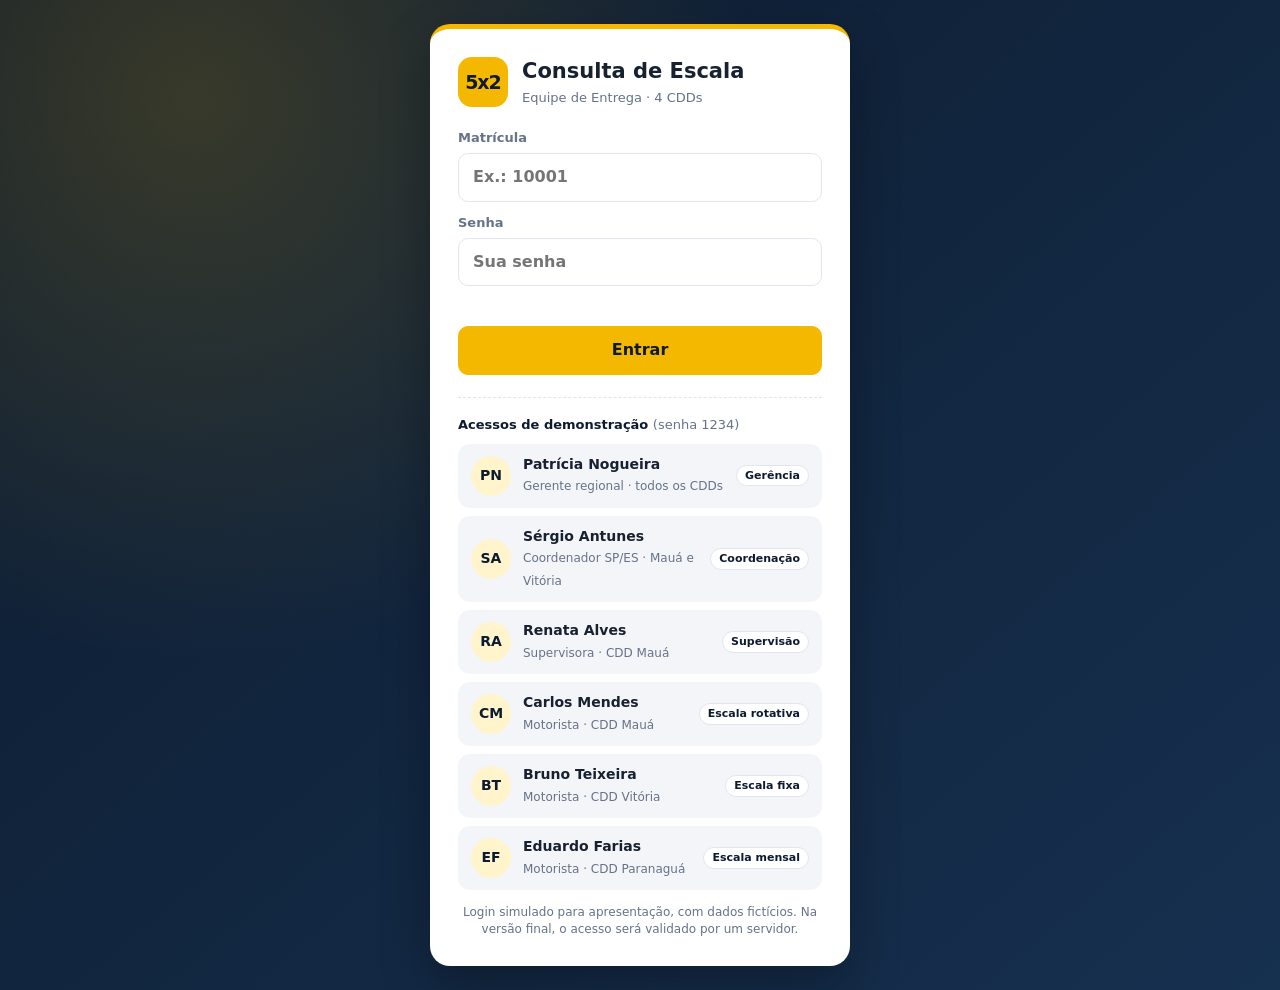
==== index.html @ 209cbd1e "Cadastro de jornada, equipe e ocorrências com perfis de liderança (v0.5) Etapa 1 do plano de absente" ====
<!DOCTYPE html>
<html lang="pt-BR">
<head>
  <meta charset="UTF-8">
  <meta name="viewport" content="width=device-width, initial-scale=1">
  <meta name="theme-color" content="#0d1b2e">
  <meta name="robots" content="noindex, nofollow">
  <link rel="icon" href="data:image/svg+xml,%3Csvg xmlns=%27http://www.w3.org/2000/svg%27 viewBox=%270 0 64 64%27%3E%3Crect width=%2764%27 height=%2764%27 rx=%2714%27 fill=%27%23f5b800%27/%3E%3Ctext x=%2732%27 y=%2742%27 font-family=%27Arial%27 font-size=%2724%27 font-weight=%27bold%27 text-anchor=%27middle%27 fill=%27%230d1b2e%27%3E5x2%3C/text%3E%3C/svg%3E">
  <title>Escala 5x2 - Consulta da equipe</title>
  <link rel="stylesheet" href="css/base.css">
  <link rel="stylesheet" href="css/componentes.css">
  <link rel="stylesheet" href="css/telas.css">
</head>
<body>
  <div id="app"></div>
  <dialog id="dialogo" class="dialogo"></dialog>

  <noscript><p style="padding:20px">Ative o JavaScript para usar a consulta de escala.</p></noscript>

  <!-- A ordem importa: dados > núcleo > interface > telas > app. Ver docs/ARCHITECTURE.md -->
  <script src="dados/geral.js"></script>
  <script src="dados/unidades/maua.js"></script>
  <script src="dados/unidades/vitoria.js"></script>
  <script src="dados/unidades/paranagua.js"></script>
  <script src="dados/unidades/curitiba.js"></script>
  <script src="js/core/datas.js"></script>
  <script src="js/core/documentos.js"></script>
  <script src="js/core/regras/base.js"></script>
  <script src="js/core/regras/fixa.js"></script>
  <script src="js/core/regras/rotativa.js"></script>
  <script src="js/core/regras/mensal.js"></script>
  <script src="js/core/escala.js"></script>
  <script src="js/core/repositorio.js"></script>
  <script src="js/core/sessao.js"></script>
  <script src="js/ui/componentes.js"></script>
  <script src="js/ui/layout.js"></script>
  <script src="js/telas/login.js"></script>
  <script src="js/telas/colaborador.js"></script>
  <script src="js/telas/hoje.js"></script>
  <script src="js/telas/semana.js"></script>
  <script src="js/telas/cobertura.js"></script>
  <script src="js/telas/individual.js"></script>
  <script src="js/telas/geral.js"></script>
  <script src="js/telas/cadastro.js"></script>
  <script src="js/app.js"></script>
</body>
</html>
---- css/base.css ----
/* Base: cores, tipografia, cabeçalho, botões e estrutura da página. */
:root {
  --navy: #0d1b2e;
  --navy-2: #16304f;
  --gold: #f5b800;
  --gold-soft: #fff4cc;
  --fundo: #f3f5f9;
  --card: #ffffff;
  --texto: #17212f;
  --muted: #667388;
  --linha: #e1e6ee;
  --azul-claro: #e4eefc;
  --azul: #1f5fbf;

  /* Cores das situações da escala */
  --trabalho: #1e8e5a;   --trabalho-bg: #ddf3e8;
  --folga: #0d1b2e;      --folga-bg: #f5b800;
  --ferias: #1f5fbf;     --ferias-bg: #e4eefc;
  --atestado: #c0392b;   --atestado-bg: #fde3e0;
  --afastamento: #0e7c86; --afastamento-bg: #dcf3f4;
  --falta: #a8410a;      --falta-bg: #fde4cf;
  --feriado: #7b3fbf;

  --raio: 14px;
  --sombra: 0 2px 10px rgba(13, 27, 46, 0.07);
}

* { box-sizing: border-box; }
html { -webkit-text-size-adjust: 100%; }
body {
  margin: 0;
  font-family: "Segoe UI", system-ui, -apple-system, Roboto, Arial, sans-serif;
  background: var(--fundo);
  color: var(--texto);
  line-height: 1.4;
}
button, input, select { font: inherit; color: inherit; }
.oculto { display: none !important; }

main { max-width: 1100px; margin: 0 auto; padding: 18px 20px 40px; }

/* ---------- Cabeçalho ---------- */
.topo {
  background: linear-gradient(120deg, var(--navy), var(--navy-2));
  color: #fff;
  border-bottom: 4px solid var(--gold);
}
.topo-in {
  max-width: 1100px; margin: 0 auto;
  padding: 18px 20px;
  display: flex; align-items: center; justify-content: space-between; gap: 16px; flex-wrap: wrap;
}
.marca { display: flex; align-items: center; gap: 14px; }
.logo {
  width: 50px; height: 50px; border-radius: 14px; flex: none;
  background: var(--gold); color: var(--navy);
  display: grid; place-items: center;
  font-weight: 800; font-size: 19px; letter-spacing: -1px;
}
.marca h1 { margin: 0; font-size: 21px; }
.marca p { margin: 2px 0 0; font-size: 13px; opacity: 0.85; }
.selo {
  display: inline-block; margin-left: 6px;
  border: 1px solid var(--gold); color: var(--gold);
  padding: 1px 8px; border-radius: 999px;
  font-size: 11px; font-weight: 700; vertical-align: 1px;
}
.usuario { display: flex; align-items: center; gap: 10px; }
.usuario .avatar { background: var(--gold); color: var(--navy); }
.usuario-info b { display: block; font-size: 14px; }
.usuario-info small { font-size: 12px; opacity: 0.75; }
.btn-sair {
  margin-left: 6px;
  background: transparent; color: #fff;
  border: 1px solid rgba(255, 255, 255, 0.35);
  padding: 7px 14px; border-radius: 10px;
  font-size: 13px; font-weight: 600; cursor: pointer;
}
.btn-sair:hover { border-color: var(--gold); color: var(--gold); }

/* ---------- Botões ---------- */
.btn {
  border: 1px solid var(--linha); background: var(--card);
  padding: 9px 14px; border-radius: 10px;
  font-weight: 600; cursor: pointer; white-space: nowrap;
}
.btn:hover { border-color: var(--navy); }
.btn-primario { background: var(--gold); border-color: var(--gold); color: var(--navy); }
.btn-primario:hover { filter: brightness(0.96); border-color: var(--gold); }
.btn-largo { width: 100%; padding: 12px; font-size: 16px; }
.btn-mini { padding: 5px 10px; font-size: 12.5px; }
.btn-perigo { color: var(--atestado); border-color: var(--atestado-bg); }
.btn-perigo:hover { border-color: var(--atestado); }
.btn:disabled { opacity: 0.45; cursor: not-allowed; }
button:focus-visible, input:focus-visible, select:focus-visible { outline: 3px solid var(--gold); outline-offset: 2px; }

/* ---------- Abas ---------- */
.abas {
  display: flex; gap: 6px; overflow-x: auto; scrollbar-width: none;
  background: var(--card); padding: 6px;
  border-radius: var(--raio); box-shadow: var(--sombra);
  margin-bottom: 14px;
}
.aba {
  flex: 1 0 auto; border: 0; background: transparent; white-space: nowrap;
  padding: 11px 8px; border-radius: 10px;
  font-weight: 600; color: var(--muted); cursor: pointer;
}
.aba:hover { background: var(--fundo); }
.aba.ativa { background: var(--navy); color: #fff; }

/* ---------- Filtros e controles de período ---------- */
.filtros { display: flex; gap: 10px; flex-wrap: wrap; margin-bottom: 14px; }
.filtros input, .filtros select, .ctrl input, .seletor-pessoa select {
  padding: 10px 12px; border: 1px solid var(--linha); border-radius: 10px; background: var(--card);
}
.filtros input { flex: 1; min-width: 200px; }

.ctrl {
  display: flex; align-items: center; justify-content: space-between; gap: 10px; flex-wrap: wrap;
  margin-bottom: 14px;
}
.ctrl-botoes { display: flex; gap: 8px; flex-wrap: wrap; align-items: center; }
.titulo-data { font-size: 20px; margin: 0; }

.secao { font-size: 17px; margin: 26px 0 10px; }
.nota { color: var(--muted); font-size: 13px; margin: 8px 0 12px; }
.rodape { text-align: center; color: var(--muted); font-size: 12.5px; margin-top: 30px; }
---- css/componentes.css ----
/* Componentes reaproveitados entre telas. */

/* ---------- Situações (cada classe s-* define as cores locais) ---------- */
.s-trabalho { --sc: var(--trabalho); --sbg: var(--trabalho-bg); --sdot: var(--trabalho); }
.s-folga    { --sc: var(--folga);    --sbg: var(--folga-bg);    --sdot: var(--folga-bg); }
.s-ferias   { --sc: var(--ferias);   --sbg: var(--ferias-bg);   --sdot: var(--ferias); }
.s-atestado { --sc: var(--atestado); --sbg: var(--atestado-bg); --sdot: var(--atestado); }
.s-afastamento { --sc: var(--afastamento); --sbg: var(--afastamento-bg); --sdot: var(--afastamento); }
.s-falta    { --sc: var(--falta);    --sbg: var(--falta-bg);    --sdot: var(--falta); }
.s-pendente { --sc: var(--muted);    --sbg: #eceff4;            --sdot: #9aa5b5; }
.s-inativo  { --sc: #9aa5b5;         --sbg: #f6f7fa;            --sdot: #c5ccd6; }
.s-neutro   { --sc: var(--navy);     --sbg: var(--gold-soft);   --sdot: var(--navy); }

/* ---------- Tipo de escala ---------- */
.chip-tipo {
  display: inline-block; padding: 4px 10px; border-radius: 999px;
  font-size: 12px; font-weight: 700; white-space: nowrap;
}
.tipo-rotativa { background: #f1e8fb; color: var(--feriado); }
.tipo-fixa     { background: var(--gold-soft); color: #8a6600; }
.tipo-mensal   { background: var(--trabalho-bg); color: var(--trabalho); }

.faixa {
  display: flex; align-items: center; gap: 10px 14px; flex-wrap: wrap;
  background: var(--card); border-radius: var(--raio); box-shadow: var(--sombra);
  padding: 12px 16px; margin-bottom: 14px;
}
.faixa-nome { font-size: 16px; }
.faixa-nome small, .cdd h3 small { color: var(--muted); font-weight: 600; font-size: 12px; }
.faixa select { padding: 8px 12px; border: 1px solid var(--linha); border-radius: 10px; background: var(--card); font-weight: 700; }
.faixa-resumo { color: var(--muted); font-size: 13.5px; }

.chip {
  display: inline-block; min-width: 70px; text-align: center;
  padding: 4px 10px; border-radius: 8px;
  font-size: 12px; font-weight: 700;
  background: var(--sbg); color: var(--sc);
}
.avatar {
  width: 40px; height: 40px; border-radius: 50%; flex: none;
  display: grid; place-items: center;
  font-weight: 700; font-size: 14px;
  background: var(--sbg); color: var(--sc);
}
.ponto { width: 10px; height: 10px; border-radius: 50%; display: inline-block; background: var(--sdot); }

/* ---------- Indicadores ---------- */
.resumo { display: grid; gap: 12px; margin-bottom: 14px; }
.resumo-3 { grid-template-columns: repeat(3, 1fr); }
.resumo-4 { grid-template-columns: repeat(4, 1fr); }
.kpi {
  background: var(--card); border-radius: var(--raio); box-shadow: var(--sombra);
  padding: 14px 16px; border-left: 5px solid var(--navy);
  display: flex; flex-direction: column; gap: 4px;
}
.kpi small { color: var(--muted); font-weight: 700; text-transform: uppercase; font-size: 11px; letter-spacing: 0.5px; }
.kpi b { font-size: 26px; line-height: 1.15; }
.kpi .chip { font-size: 14px; }
.kpi span { margin-top: 2px; }
.k-trabalho { border-color: var(--trabalho); }
.k-folga { border-color: var(--gold); }
.k-ferias { border-color: var(--ferias); }
.k-atestado { border-color: var(--atestado); }
.k-pendente { border-color: #9aa5b5; }

/* ---------- Avisos ---------- */
.aviso {
  display: flex; flex-wrap: wrap; gap: 4px 14px; align-items: baseline;
  padding: 12px 16px; border-radius: 12px; margin-bottom: 14px; font-size: 14px;
  border-left: 5px solid;
}
.aviso b { width: 100%; font-size: 14.5px; }
.aviso-erro { background: var(--atestado-bg); border-color: var(--atestado); color: #7c2219; }
.aviso-feriado { background: #f1e8fb; border-color: var(--feriado); color: #4b2577; }
.aviso-atencao { background: #fff4d6; border-color: #e0a100; color: #6b4d00; }
.aviso-info { background: #eceff4; border-color: #9aa5b5; color: #3c4656; }

/* ---------- Listas de pessoas ---------- */
.colunas { display: grid; grid-template-columns: 1fr 1fr; gap: 14px; }
.painel { background: var(--card); border-radius: var(--raio); box-shadow: var(--sombra); padding: 16px; }
.painel h3 { margin: 0 0 8px; font-size: 15px; display: flex; align-items: center; gap: 8px; }
.pessoa {
  display: flex; align-items: center; gap: 12px;
  padding: 10px 6px; margin: 0 -6px;
  border-bottom: 1px solid var(--linha); border-radius: 8px;
}
.pessoa:last-child { border-bottom: 0; }
.pessoa.clicavel { cursor: pointer; }
.pessoa.clicavel:hover { background: var(--fundo); }
.pessoa-info { min-width: 0; }
.pessoa .nome { font-weight: 600; }
.sub { font-size: 12.5px; color: var(--muted); }
.pessoa-dir { margin-left: auto; display: flex; flex-direction: column; align-items: flex-end; gap: 4px; }
.tag {
  font-size: 11.5px; font-weight: 700; white-space: nowrap;
  padding: 3px 9px; border-radius: 999px;
  background: var(--azul-claro); color: var(--azul);
}
.vazio { color: var(--muted); font-size: 14px; padding: 8px 0; }

/* ---------- Tabelas ---------- */
.tabela-wrap { background: var(--card); border-radius: var(--raio); box-shadow: var(--sombra); overflow-x: auto; }
table { border-collapse: collapse; width: 100%; min-width: 680px; }
th, td { padding: 10px 8px; text-align: center; border-bottom: 1px solid var(--linha); font-size: 14px; }
th { background: var(--navy); color: #fff; font-size: 13px; font-weight: 600; vertical-align: top; }
th small { display: block; font-weight: 400; opacity: 0.75; }
th small.marcador { opacity: 1; color: var(--gold); font-size: 11px; font-weight: 600; }
th:first-child, td:first-child { text-align: left; padding-left: 16px; }
th.hoje { background: var(--gold); color: var(--navy); }
th.hoje small.marcador { color: var(--navy); }
td.hoje { background: #fffaf0; }
td.nome-col { font-weight: 600; cursor: pointer; }
td.nome-col:hover { color: var(--azul); }
td.nome-col small { display: block; font-weight: 400; color: var(--muted); font-size: 12px; }
tr.total td { background: var(--fundo); font-weight: 700; font-size: 13px; }
td.ruim { color: var(--atestado); font-weight: 800; }
td.pend { color: var(--muted); font-weight: 600; font-style: italic; }
.esquerda { text-align: left !important; }

/* ---------- Calendário ---------- */
.cal {
  display: grid; grid-template-columns: repeat(7, 1fr); gap: 6px;
  background: var(--card); border-radius: var(--raio); box-shadow: var(--sombra); padding: 14px;
}
.cal-cab { text-align: center; font-size: 12px; font-weight: 700; color: var(--muted); padding: 4px 0; }
.cal-dia {
  min-height: 64px; border-radius: 10px; padding: 6px 8px;
  display: flex; flex-direction: column; justify-content: space-between;
  background: var(--sbg); color: var(--sc);
  font-weight: 700;
}
.cal-dia small { font-size: 10.5px; letter-spacing: 0.4px; text-transform: uppercase; }
.cal-dia.hoje { outline: 3px solid var(--navy); outline-offset: -3px; }
.cal-num { font-size: 15px; display: flex; align-items: center; gap: 4px; }

.marca-feriado { display: inline-block; width: 8px; height: 8px; border-radius: 50%; background: var(--feriado); }
.marca-hoje { display: inline-block; width: 14px; height: 14px; border-radius: 4px; border: 3px solid var(--navy); }

.legenda { display: flex; gap: 10px 16px; margin-top: 12px; font-size: 13px; color: var(--muted); flex-wrap: wrap; align-items: center; }
.legenda span { display: inline-flex; align-items: center; gap: 6px; }

.regra {
  display: flex; flex-wrap: wrap; align-items: center; gap: 6px 18px;
  background: var(--card); border-radius: 12px; box-shadow: var(--sombra);
  padding: 12px 16px; margin-bottom: 14px; font-size: 13.5px;
}
.regra b { color: var(--navy); }
---- css/telas.css ----
/* Estilos específicos de cada tela e ajustes para celular. */

/* ---------- Login ---------- */
.login-pagina {
  min-height: 100vh; display: grid; place-items: center; padding: 24px 16px;
  background:
    radial-gradient(circle at 15% 10%, rgba(245, 184, 0, 0.18), transparent 40%),
    linear-gradient(140deg, var(--navy), var(--navy-2));
}
.login-card {
  width: 100%; max-width: 420px;
  background: var(--card); border-radius: 20px; padding: 28px;
  box-shadow: 0 20px 50px rgba(0, 0, 0, 0.3);
  border-top: 5px solid var(--gold);
}
.login-marca { display: flex; align-items: center; gap: 14px; margin-bottom: 22px; }
.login-marca h1 { margin: 0; font-size: 21px; }
.login-marca p { margin: 2px 0 0; color: var(--muted); font-size: 13px; }
#form-login label { display: block; font-size: 13px; font-weight: 600; color: var(--muted); margin-bottom: 12px; }
#form-login input {
  display: block; width: 100%; margin-top: 6px;
  padding: 12px 14px; border: 1px solid var(--linha); border-radius: 10px;
  font-size: 16px; color: var(--texto);
}
.login-erro { color: var(--atestado); font-size: 13.5px; font-weight: 600; min-height: 18px; margin: 0 0 10px; }

.demo { margin-top: 22px; padding-top: 18px; border-top: 1px dashed var(--linha); }
.demo > p { margin: 0 0 10px; font-size: 13px; font-weight: 700; color: var(--navy); }
.demo > p span { font-weight: 400; color: var(--muted); }
.demo-item {
  width: 100%; display: flex; align-items: center; gap: 12px; text-align: left;
  background: var(--fundo); border: 1px solid transparent; border-radius: 12px;
  padding: 10px 12px; margin-bottom: 8px; cursor: pointer;
}
.demo-item:hover { border-color: var(--gold); background: var(--gold-soft); }
.demo-item b { display: block; font-size: 14px; }
.demo-item small { color: var(--muted); font-size: 12px; }
.demo-tipo {
  margin-left: auto; white-space: nowrap;
  font-size: 11px; font-weight: 700; color: var(--navy);
  background: var(--card); border: 1px solid var(--linha); border-radius: 999px; padding: 2px 8px;
}
.login-nota { margin: 14px 0 0; font-size: 12px; color: var(--muted); text-align: center; }

/* ---------- Colaborador ---------- */
.hero {
  display: flex; align-items: center; justify-content: space-between; gap: 16px;
  background: var(--card); border-radius: var(--raio); box-shadow: var(--sombra);
  padding: 22px 24px; margin-bottom: 14px;
  border-left: 8px solid var(--sdot);
}
.hero small { color: var(--muted); font-weight: 600; }
.hero h2 { margin: 4px 0; font-size: 26px; }
.hero p { margin: 0; font-size: 15px; }
.hero .chip { font-size: 15px; padding: 8px 16px; }

/* ---------- Escala individual ---------- */
.seletor-pessoa { display: flex; align-items: center; gap: 12px; flex-wrap: wrap; margin-bottom: 14px; }
.seletor-pessoa select { font-weight: 600; min-width: 240px; }

/* ---------- Visão geral (gestor) ---------- */
.cdds { display: grid; grid-template-columns: repeat(2, 1fr); gap: 14px; }
.cdd {
  background: var(--card); border-radius: var(--raio); box-shadow: var(--sombra);
  padding: 16px 18px; border-top: 4px solid var(--navy);
  display: flex; flex-direction: column; gap: 8px;
}
.cdd-topo { display: flex; justify-content: space-between; align-items: flex-start; gap: 10px; margin-bottom: 4px; }
.cdd h3 { margin: 0; font-size: 17px; }
.cdd-linha { display: flex; justify-content: space-between; gap: 10px; font-size: 14px; padding: 6px 0; border-bottom: 1px solid var(--linha); }
.cdd-linha span { color: var(--muted); }
.cdd-linha b.ruim { color: var(--atestado); }
.cdd .btn { margin-top: 6px; }
.tabela-tipos { min-width: 560px; }

/* ---------- Cadastro ---------- */
.bloco { margin-bottom: 18px; }
section.bloco.painel { padding: 16px 18px; }
.bloco-topo { display: flex; justify-content: space-between; align-items: center; gap: 10px; flex-wrap: wrap; margin-bottom: 10px; }
.bloco-topo h3 { margin: 0; font-size: 16px; }
.tabela-cadastro td small { display: block; color: var(--muted); font-size: 12px; font-weight: 400; }
.tabela-cadastro td:first-child { font-weight: 600; }
.tabela-cadastro tr.apagado td { opacity: 0.6; }
td.acoes { white-space: nowrap; text-align: right; }
td.acoes .btn + .btn { margin-left: 6px; }

.form-linha { display: flex; flex-wrap: wrap; gap: 10px 14px; align-items: flex-end; }
.form-linha .form-erros { width: 100%; }

/* ---------- Formulários e janela (dialog) ---------- */
.dialogo {
  width: min(640px, calc(100vw - 24px)); max-height: calc(100vh - 32px);
  border: 0; border-radius: 18px; padding: 0;
  box-shadow: 0 24px 60px rgba(0, 0, 0, 0.35);
}
.dialogo::backdrop { background: rgba(13, 27, 46, 0.55); }
.form { padding: 22px 24px; }
.form h2 { margin: 0 0 16px; font-size: 19px; }
.form h2 small { display: block; color: var(--muted); font-size: 13px; font-weight: 600; margin-top: 2px; }
.form-grade { display: grid; grid-template-columns: 1fr 1fr; gap: 12px 14px; margin-bottom: 14px; }
.campo { display: flex; flex-direction: column; gap: 5px; font-size: 13px; font-weight: 600; color: var(--muted); }
.campo input, .campo select {
  padding: 10px 12px; border: 1px solid var(--linha); border-radius: 10px;
  font-size: 15px; font-weight: 400; color: var(--texto); background: var(--card);
}
.campo small { font-weight: 400; font-size: 12px; }
fieldset.campo { border: 1px solid var(--linha); border-radius: 12px; padding: 10px 12px; margin: 0 0 14px; }
fieldset.campo legend { padding: 0 6px; }
.mes-op { display: flex; align-items: center; justify-content: space-between; gap: 10px; flex-wrap: wrap; padding: 6px 0; border-bottom: 1px dashed var(--linha); }
.mes-op span { color: var(--texto); font-weight: 600; min-width: 140px; }

.dias { display: flex; gap: 6px; flex-wrap: wrap; }
.dia-op input { position: absolute; opacity: 0; pointer-events: none; }
.dia-op span {
  display: inline-block; min-width: 44px; text-align: center; cursor: pointer;
  padding: 7px 8px; border: 1px solid var(--linha); border-radius: 10px;
  font-size: 13px; font-weight: 700; color: var(--texto); background: var(--card);
}
.dia-op input:checked + span { background: var(--gold); border-color: var(--gold); color: var(--navy); }
.dia-op input:focus-visible + span { outline: 3px solid var(--gold); outline-offset: 2px; }

.form-erros { color: var(--atestado); font-size: 13.5px; font-weight: 600; display: flex; flex-direction: column; gap: 3px; margin-bottom: 8px; }
.form-erros:empty { display: none; }
.form-acoes { display: flex; gap: 8px; flex-wrap: wrap; align-items: center; }
.form-acoes .espaco { flex: 1; }

/* ---------- Cobertura ---------- */
tr.linha-alerta td { background: #fff6f5; }
.status { display: inline-block; padding: 3px 10px; border-radius: 999px; font-size: 12px; font-weight: 700; white-space: nowrap; }
.status-ok { background: var(--trabalho-bg); color: var(--trabalho); }
.status-ruim { background: var(--atestado-bg); color: var(--atestado); }
.status-pend { background: #eceff4; color: var(--muted); }
.mini-tag { font-size: 10.5px; font-weight: 700; color: var(--feriado); background: #f1e8fb; padding: 1px 6px; border-radius: 6px; }
td em { font-style: normal; color: var(--muted); font-size: 12.5px; }
.apagado { color: var(--muted); }

.rodizio { display: grid; grid-template-columns: repeat(3, 1fr); gap: 10px; }
.rodizio-item {
  background: var(--card); border-radius: 12px; box-shadow: var(--sombra);
  padding: 12px 14px; display: grid; grid-template-columns: auto 1fr; gap: 2px 12px; align-items: center;
}
.rodizio-data { grid-row: span 2; text-align: center; background: var(--gold); color: var(--navy); border-radius: 10px; padding: 6px 10px; }
.rodizio-data b { display: block; font-size: 16px; }
.rodizio-data small { font-size: 10.5px; font-weight: 700; text-transform: uppercase; }
.rodizio-grupo { font-weight: 700; }
.rodizio-nomes { font-size: 13px; color: var(--muted); }

/* ---------- Celular ---------- */
@media (max-width: 760px) {
  main { padding: 14px 12px 30px; }
  .topo-in { padding: 14px 12px; }
  .usuario-info small { display: none; }
  .resumo { gap: 8px; }
  .resumo-3, .resumo-4 { grid-template-columns: 1fr 1fr; }
  .resumo-3 .kpi:first-child { grid-column: 1 / -1; }
  .kpi { padding: 10px 12px; }
  .kpi b { font-size: 21px; }
  .colunas { grid-template-columns: 1fr; }
  .aba { font-size: 13px; padding: 10px 4px; }
  .titulo-data { font-size: 17px; width: 100%; }
  .ctrl-botoes { width: 100%; }
  .ctrl-botoes input { flex: 1; min-width: 0; }
  .cal { gap: 4px; padding: 8px; }
  .cal-dia { min-height: 46px; padding: 4px 5px; }
  .cal-dia small { display: none; }
  .hero { padding: 16px; flex-direction: column; align-items: flex-start; }
  .hero h2 { font-size: 21px; }
  .pessoa-dir .tag { white-space: normal; text-align: right; }
  .rodizio, .cdds { grid-template-columns: 1fr; }
  .form-grade { grid-template-columns: 1fr; }
  .form { padding: 18px 16px; }
  .faixa-resumo { width: 100%; }
  .demo-tipo { display: none; }
}
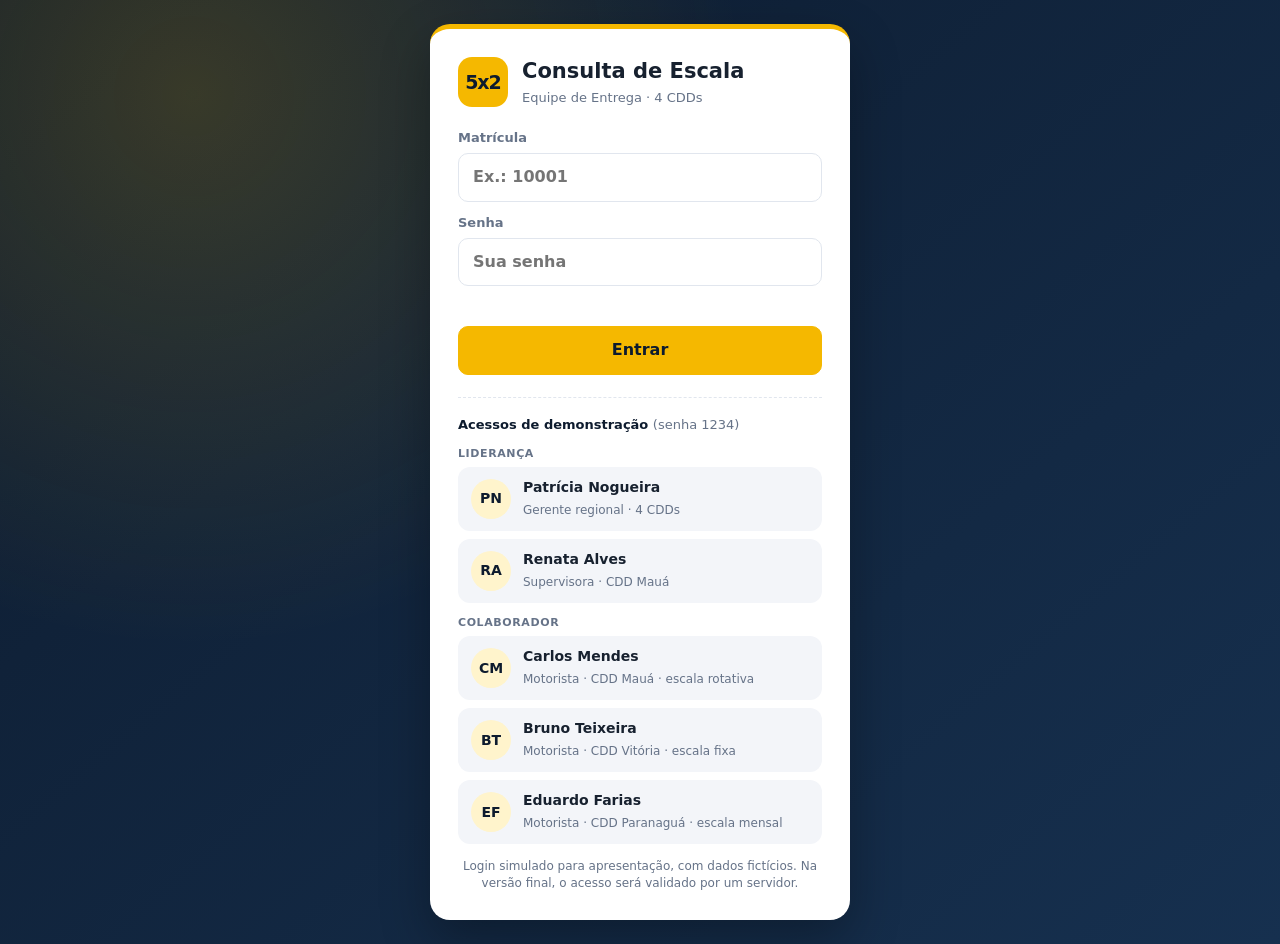
==== commit d213a526: "Duas visões: Liderança e Colaborador (v0.6) Supervisor, coordenador e gerente viam as mesmas telas; " ====
--- a/index.html
+++ b/index.html
@@ -7,9 +7,9 @@
   <meta name="robots" content="noindex, nofollow">
   <link rel="icon" href="data:image/svg+xml,%3Csvg xmlns=%27http://www.w3.org/2000/svg%27 viewBox=%270 0 64 64%27%3E%3Crect width=%2764%27 height=%2764%27 rx=%2714%27 fill=%27%23f5b800%27/%3E%3Ctext x=%2732%27 y=%2742%27 font-family=%27Arial%27 font-size=%2724%27 font-weight=%27bold%27 text-anchor=%27middle%27 fill=%27%230d1b2e%27%3E5x2%3C/text%3E%3C/svg%3E">
   <title>Escala 5x2 - Consulta da equipe</title>
-  <link rel="stylesheet" href="css/base.css">
-  <link rel="stylesheet" href="css/componentes.css">
-  <link rel="stylesheet" href="css/telas.css">
+  <link rel="stylesheet" href="css/base.css?v=0.6">
+  <link rel="stylesheet" href="css/componentes.css?v=0.6">
+  <link rel="stylesheet" href="css/telas.css?v=0.6">
 </head>
 <body>
   <div id="app"></div>
@@ -17,31 +17,33 @@
 
   <noscript><p style="padding:20px">Ative o JavaScript para usar a consulta de escala.</p></noscript>
 
-  <!-- A ordem importa: dados > núcleo > interface > telas > app. Ver docs/ARCHITECTURE.md -->
-  <script src="dados/geral.js"></script>
-  <script src="dados/unidades/maua.js"></script>
-  <script src="dados/unidades/vitoria.js"></script>
-  <script src="dados/unidades/paranagua.js"></script>
-  <script src="dados/unidades/curitiba.js"></script>
-  <script src="js/core/datas.js"></script>
-  <script src="js/core/documentos.js"></script>
-  <script src="js/core/regras/base.js"></script>
-  <script src="js/core/regras/fixa.js"></script>
-  <script src="js/core/regras/rotativa.js"></script>
-  <script src="js/core/regras/mensal.js"></script>
-  <script src="js/core/escala.js"></script>
-  <script src="js/core/repositorio.js"></script>
-  <script src="js/core/sessao.js"></script>
-  <script src="js/ui/componentes.js"></script>
-  <script src="js/ui/layout.js"></script>
-  <script src="js/telas/login.js"></script>
-  <script src="js/telas/colaborador.js"></script>
-  <script src="js/telas/hoje.js"></script>
-  <script src="js/telas/semana.js"></script>
-  <script src="js/telas/cobertura.js"></script>
-  <script src="js/telas/individual.js"></script>
-  <script src="js/telas/geral.js"></script>
-  <script src="js/telas/cadastro.js"></script>
-  <script src="js/app.js"></script>
+  <!-- A ordem importa: dados > núcleo > interface > telas > app. Ver docs/ARCHITECTURE.md
+       "?v=" é a versão publicada: troque em todos os arquivos a cada publicação
+       para o navegador do time não misturar arquivos novos com antigos. -->
+  <script src="dados/geral.js?v=0.6"></script>
+  <script src="dados/unidades/maua.js?v=0.6"></script>
+  <script src="dados/unidades/vitoria.js?v=0.6"></script>
+  <script src="dados/unidades/paranagua.js?v=0.6"></script>
+  <script src="dados/unidades/curitiba.js?v=0.6"></script>
+  <script src="js/core/datas.js?v=0.6"></script>
+  <script src="js/core/documentos.js?v=0.6"></script>
+  <script src="js/core/regras/base.js?v=0.6"></script>
+  <script src="js/core/regras/fixa.js?v=0.6"></script>
+  <script src="js/core/regras/rotativa.js?v=0.6"></script>
+  <script src="js/core/regras/mensal.js?v=0.6"></script>
+  <script src="js/core/escala.js?v=0.6"></script>
+  <script src="js/core/repositorio.js?v=0.6"></script>
+  <script src="js/core/sessao.js?v=0.6"></script>
+  <script src="js/ui/componentes.js?v=0.6"></script>
+  <script src="js/ui/layout.js?v=0.6"></script>
+  <script src="js/telas/login.js?v=0.6"></script>
+  <script src="js/telas/colaborador.js?v=0.6"></script>
+  <script src="js/telas/hoje.js?v=0.6"></script>
+  <script src="js/telas/semana.js?v=0.6"></script>
+  <script src="js/telas/cobertura.js?v=0.6"></script>
+  <script src="js/telas/individual.js?v=0.6"></script>
+  <script src="js/telas/geral.js?v=0.6"></script>
+  <script src="js/telas/cadastro.js?v=0.6"></script>
+  <script src="js/app.js?v=0.6"></script>
 </body>
 </html>
--- a/css/telas.css
+++ b/css/telas.css
@@ -35,10 +35,9 @@
 .demo-item:hover { border-color: var(--gold); background: var(--gold-soft); }
 .demo-item b { display: block; font-size: 14px; }
 .demo-item small { color: var(--muted); font-size: 12px; }
-.demo-tipo {
-  margin-left: auto; white-space: nowrap;
-  font-size: 11px; font-weight: 700; color: var(--navy);
-  background: var(--card); border: 1px solid var(--linha); border-radius: 999px; padding: 2px 8px;
+.demo > p.demo-grupo {
+  margin: 12px 0 6px; font-size: 11px; font-weight: 800; letter-spacing: 0.6px;
+  text-transform: uppercase; color: var(--muted);
 }
 .login-nota { margin: 14px 0 0; font-size: 12px; color: var(--muted); text-align: center; }
 
@@ -170,5 +169,4 @@
   .form-grade { grid-template-columns: 1fr; }
   .form { padding: 18px 16px; }
   .faixa-resumo { width: 100%; }
-  .demo-tipo { display: none; }
 }
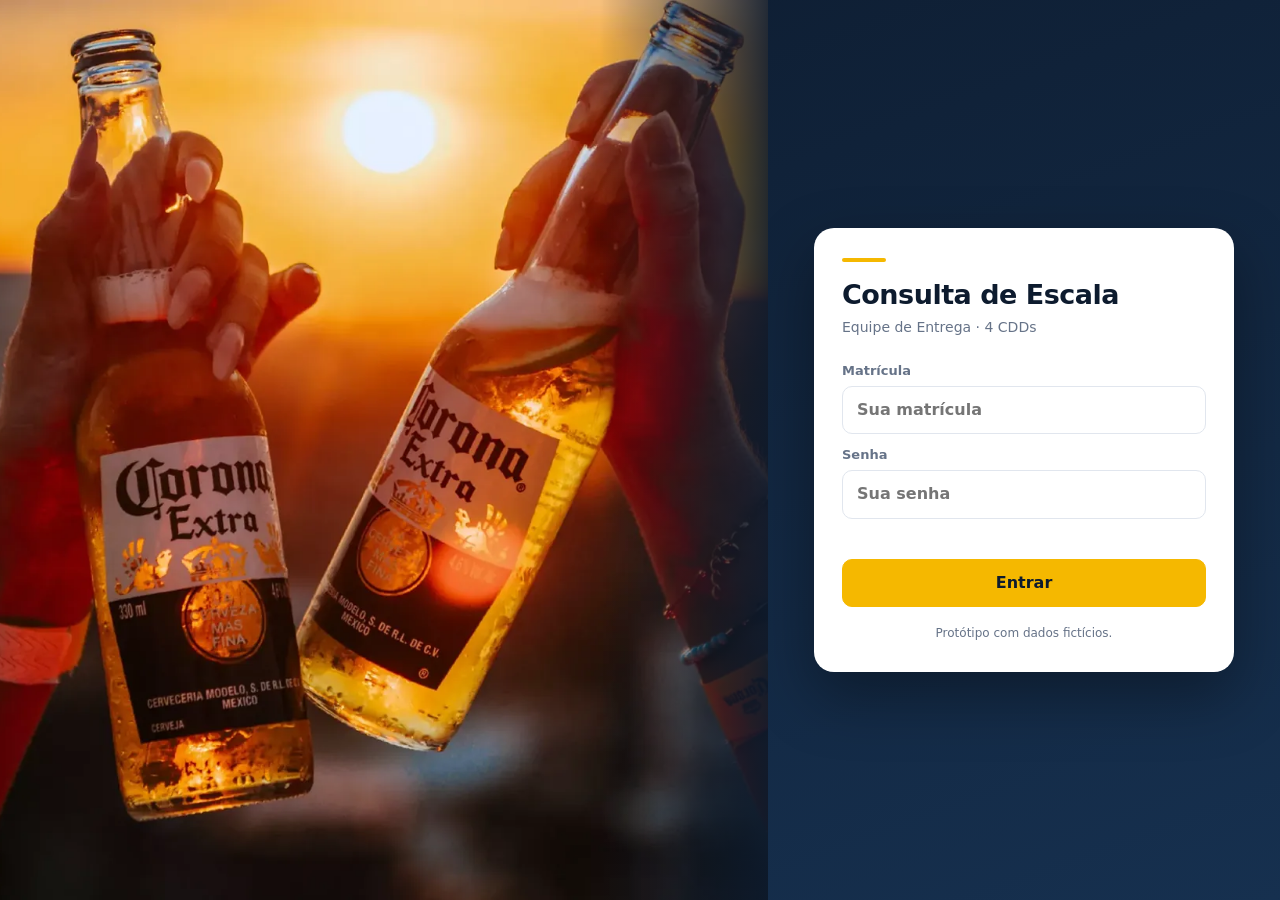
==== commit 0b7ecfb4: "Login com foto, marca limpa e sem lista de demonstração (v0.7) A pedido do time Ambev, o login ganho" ====
--- a/index.html
+++ b/index.html
@@ -5,11 +5,11 @@
   <meta name="viewport" content="width=device-width, initial-scale=1">
   <meta name="theme-color" content="#0d1b2e">
   <meta name="robots" content="noindex, nofollow">
-  <link rel="icon" href="data:image/svg+xml,%3Csvg xmlns=%27http://www.w3.org/2000/svg%27 viewBox=%270 0 64 64%27%3E%3Crect width=%2764%27 height=%2764%27 rx=%2714%27 fill=%27%23f5b800%27/%3E%3Ctext x=%2732%27 y=%2742%27 font-family=%27Arial%27 font-size=%2724%27 font-weight=%27bold%27 text-anchor=%27middle%27 fill=%27%230d1b2e%27%3E5x2%3C/text%3E%3C/svg%3E">
-  <title>Escala 5x2 - Consulta da equipe</title>
-  <link rel="stylesheet" href="css/base.css?v=0.6">
-  <link rel="stylesheet" href="css/componentes.css?v=0.6">
-  <link rel="stylesheet" href="css/telas.css?v=0.6">
+  <link rel="icon" type="image/svg+xml" href="img/icone.svg?v=0.7">
+  <title>Consulta de Escala</title>
+  <link rel="stylesheet" href="css/base.css?v=0.7">
+  <link rel="stylesheet" href="css/componentes.css?v=0.7">
+  <link rel="stylesheet" href="css/telas.css?v=0.7">
 </head>
 <body>
   <div id="app"></div>
@@ -20,30 +20,30 @@
   <!-- A ordem importa: dados > núcleo > interface > telas > app. Ver docs/ARCHITECTURE.md
        "?v=" é a versão publicada: troque em todos os arquivos a cada publicação
        para o navegador do time não misturar arquivos novos com antigos. -->
-  <script src="dados/geral.js?v=0.6"></script>
-  <script src="dados/unidades/maua.js?v=0.6"></script>
-  <script src="dados/unidades/vitoria.js?v=0.6"></script>
-  <script src="dados/unidades/paranagua.js?v=0.6"></script>
-  <script src="dados/unidades/curitiba.js?v=0.6"></script>
-  <script src="js/core/datas.js?v=0.6"></script>
-  <script src="js/core/documentos.js?v=0.6"></script>
-  <script src="js/core/regras/base.js?v=0.6"></script>
-  <script src="js/core/regras/fixa.js?v=0.6"></script>
-  <script src="js/core/regras/rotativa.js?v=0.6"></script>
-  <script src="js/core/regras/mensal.js?v=0.6"></script>
-  <script src="js/core/escala.js?v=0.6"></script>
-  <script src="js/core/repositorio.js?v=0.6"></script>
-  <script src="js/core/sessao.js?v=0.6"></script>
-  <script src="js/ui/componentes.js?v=0.6"></script>
-  <script src="js/ui/layout.js?v=0.6"></script>
-  <script src="js/telas/login.js?v=0.6"></script>
-  <script src="js/telas/colaborador.js?v=0.6"></script>
-  <script src="js/telas/hoje.js?v=0.6"></script>
-  <script src="js/telas/semana.js?v=0.6"></script>
-  <script src="js/telas/cobertura.js?v=0.6"></script>
-  <script src="js/telas/individual.js?v=0.6"></script>
-  <script src="js/telas/geral.js?v=0.6"></script>
-  <script src="js/telas/cadastro.js?v=0.6"></script>
-  <script src="js/app.js?v=0.6"></script>
+  <script src="dados/geral.js?v=0.7"></script>
+  <script src="dados/unidades/maua.js?v=0.7"></script>
+  <script src="dados/unidades/vitoria.js?v=0.7"></script>
+  <script src="dados/unidades/paranagua.js?v=0.7"></script>
+  <script src="dados/unidades/curitiba.js?v=0.7"></script>
+  <script src="js/core/datas.js?v=0.7"></script>
+  <script src="js/core/documentos.js?v=0.7"></script>
+  <script src="js/core/regras/base.js?v=0.7"></script>
+  <script src="js/core/regras/fixa.js?v=0.7"></script>
+  <script src="js/core/regras/rotativa.js?v=0.7"></script>
+  <script src="js/core/regras/mensal.js?v=0.7"></script>
+  <script src="js/core/escala.js?v=0.7"></script>
+  <script src="js/core/repositorio.js?v=0.7"></script>
+  <script src="js/core/sessao.js?v=0.7"></script>
+  <script src="js/ui/componentes.js?v=0.7"></script>
+  <script src="js/ui/layout.js?v=0.7"></script>
+  <script src="js/telas/login.js?v=0.7"></script>
+  <script src="js/telas/colaborador.js?v=0.7"></script>
+  <script src="js/telas/hoje.js?v=0.7"></script>
+  <script src="js/telas/semana.js?v=0.7"></script>
+  <script src="js/telas/cobertura.js?v=0.7"></script>
+  <script src="js/telas/individual.js?v=0.7"></script>
+  <script src="js/telas/geral.js?v=0.7"></script>
+  <script src="js/telas/cadastro.js?v=0.7"></script>
+  <script src="js/app.js?v=0.7"></script>
 </body>
 </html>
--- a/css/base.css
+++ b/css/base.css
@@ -50,14 +50,9 @@
   padding: 18px 20px;
   display: flex; align-items: center; justify-content: space-between; gap: 16px; flex-wrap: wrap;
 }
-.marca { display: flex; align-items: center; gap: 14px; }
-.logo {
-  width: 50px; height: 50px; border-radius: 14px; flex: none;
-  background: var(--gold); color: var(--navy);
-  display: grid; place-items: center;
-  font-weight: 800; font-size: 19px; letter-spacing: -1px;
-}
-.marca h1 { margin: 0; font-size: 21px; }
+/* Marca só tipográfica: o nome do sistema com um filete dourado à esquerda. */
+.marca { border-left: 4px solid var(--gold); padding-left: 14px; }
+.marca h1 { margin: 0; font-size: 22px; font-weight: 800; letter-spacing: -0.3px; }
 .marca p { margin: 2px 0 0; font-size: 13px; opacity: 0.85; }
 .selo {
   display: inline-block; margin-left: 6px;
--- a/css/telas.css
+++ b/css/telas.css
@@ -1,21 +1,34 @@
 /* Estilos específicos de cada tela e ajustes para celular. */
 
 /* ---------- Login ---------- */
+/* Computador: tela dividida. Foto inteira à esquerda (fixa ao rolar) e o
+   login num painel azul-marinho à direita, sem nada por cima da foto.
+   "?v=" segue a versão publicada (ver index.html). */
 .login-pagina {
-  min-height: 100vh; display: grid; place-items: center; padding: 24px 16px;
+  min-height: 100vh; display: grid;
+  grid-template-columns: minmax(0, 1fr) minmax(460px, 40%);
+  background: linear-gradient(160deg, var(--navy), var(--navy-2));
+}
+.login-foto {
+  position: sticky; top: 0; height: 100vh;
   background:
-    radial-gradient(circle at 15% 10%, rgba(245, 184, 0, 0.18), transparent 40%),
-    linear-gradient(140deg, var(--navy), var(--navy-2));
+    linear-gradient(90deg, rgba(13, 27, 46, 0) 78%, rgba(13, 27, 46, 0.9)),
+    url("../img/login-fundo.webp?v=0.7") center 35% / cover no-repeat;
 }
 .login-card {
-  width: 100%; max-width: 420px;
-  background: var(--card); border-radius: 20px; padding: 28px;
-  box-shadow: 0 20px 50px rgba(0, 0, 0, 0.3);
-  border-top: 5px solid var(--gold);
+  width: calc(100% - 48px); max-width: 420px;
+  align-self: center; justify-self: center; margin: 32px 0;
+  background: var(--card); border-radius: 20px; padding: 30px 28px;
+  box-shadow: 0 24px 60px rgba(0, 0, 0, 0.35);
 }
-.login-marca { display: flex; align-items: center; gap: 14px; margin-bottom: 22px; }
-.login-marca h1 { margin: 0; font-size: 21px; }
-.login-marca p { margin: 2px 0 0; color: var(--muted); font-size: 13px; }
+/* Marca só tipográfica: filete dourado acima do nome. */
+.login-marca { margin-bottom: 24px; }
+.login-marca h1 { margin: 0; font-size: 27px; font-weight: 800; letter-spacing: -0.5px; color: var(--navy); }
+.login-marca h1::before {
+  content: ""; display: block; width: 44px; height: 4px; border-radius: 2px;
+  background: var(--gold); margin-bottom: 14px;
+}
+.login-marca p { margin: 4px 0 0; color: var(--muted); font-size: 14px; }
 #form-login label { display: block; font-size: 13px; font-weight: 600; color: var(--muted); margin-bottom: 12px; }
 #form-login input {
   display: block; width: 100%; margin-top: 6px;
@@ -24,22 +37,7 @@
 }
 .login-erro { color: var(--atestado); font-size: 13.5px; font-weight: 600; min-height: 18px; margin: 0 0 10px; }
 
-.demo { margin-top: 22px; padding-top: 18px; border-top: 1px dashed var(--linha); }
-.demo > p { margin: 0 0 10px; font-size: 13px; font-weight: 700; color: var(--navy); }
-.demo > p span { font-weight: 400; color: var(--muted); }
-.demo-item {
-  width: 100%; display: flex; align-items: center; gap: 12px; text-align: left;
-  background: var(--fundo); border: 1px solid transparent; border-radius: 12px;
-  padding: 10px 12px; margin-bottom: 8px; cursor: pointer;
-}
-.demo-item:hover { border-color: var(--gold); background: var(--gold-soft); }
-.demo-item b { display: block; font-size: 14px; }
-.demo-item small { color: var(--muted); font-size: 12px; }
-.demo > p.demo-grupo {
-  margin: 12px 0 6px; font-size: 11px; font-weight: 800; letter-spacing: 0.6px;
-  text-transform: uppercase; color: var(--muted);
-}
-.login-nota { margin: 14px 0 0; font-size: 12px; color: var(--muted); text-align: center; }
+.login-nota { margin: 18px 0 0; font-size: 12px; color: var(--muted); text-align: center; }
 
 /* ---------- Colaborador ---------- */
 .hero {
@@ -146,6 +144,18 @@
 
 /* ---------- Celular ---------- */
 @media (max-width: 760px) {
+  /* Foto no topo, esmaecendo no azul, e o cartão logo abaixo. */
+  /* minmax(0, 1fr) e altura direta (sem aspect-ratio + max-height): essa
+     combinação fazia o navegador calcular uma largura mínima maior que a tela. */
+  .login-pagina { grid-template-columns: minmax(0, 1fr); align-content: start; }
+  .login-foto {
+    position: relative; height: min(84vw, 60vh);
+    background:
+      linear-gradient(180deg, rgba(13, 27, 46, 0) 55%, var(--navy)),
+      url("../img/login-fundo.webp?v=0.7") center 30% / cover no-repeat;
+  }
+  .login-card { width: calc(100% - 24px); align-self: start; margin: -56px 0 24px; padding: 24px 20px; position: relative; }
+  .login-marca h1 { font-size: 24px; }
   main { padding: 14px 12px 30px; }
   .topo-in { padding: 14px 12px; }
   .usuario-info small { display: none; }
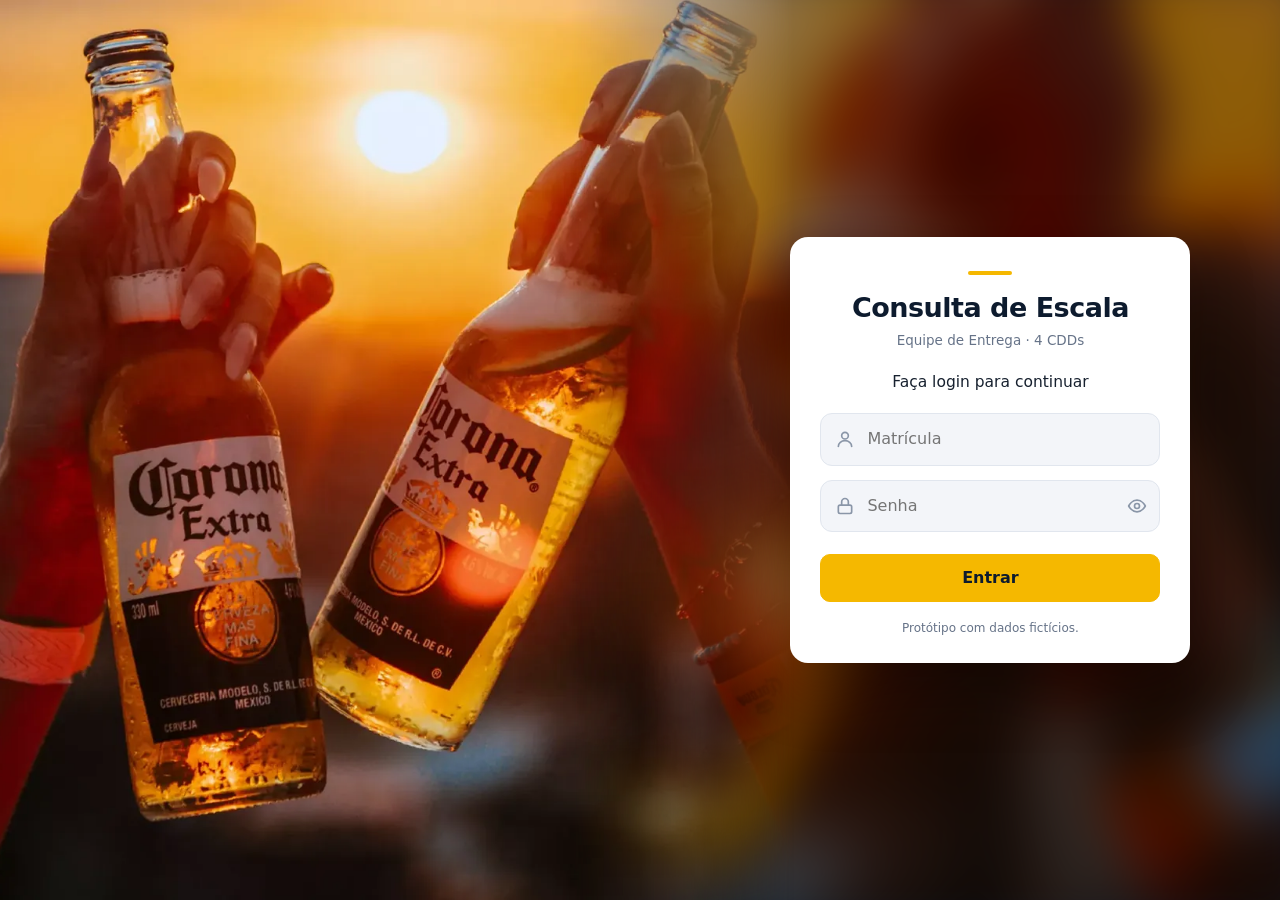
==== commit 2987eb46: "Login no estilo do LogOn: imagem na tela toda e cartão flutuante (v0.8) No computador a foto cobre a" ====
--- a/index.html
+++ b/index.html
@@ -5,11 +5,11 @@
   <meta name="viewport" content="width=device-width, initial-scale=1">
   <meta name="theme-color" content="#0d1b2e">
   <meta name="robots" content="noindex, nofollow">
-  <link rel="icon" type="image/svg+xml" href="img/icone.svg?v=0.7">
+  <link rel="icon" type="image/svg+xml" href="img/icone.svg?v=0.8">
   <title>Consulta de Escala</title>
-  <link rel="stylesheet" href="css/base.css?v=0.7">
-  <link rel="stylesheet" href="css/componentes.css?v=0.7">
-  <link rel="stylesheet" href="css/telas.css?v=0.7">
+  <link rel="stylesheet" href="css/base.css?v=0.8">
+  <link rel="stylesheet" href="css/componentes.css?v=0.8">
+  <link rel="stylesheet" href="css/telas.css?v=0.8">
 </head>
 <body>
   <div id="app"></div>
@@ -20,30 +20,30 @@
   <!-- A ordem importa: dados > núcleo > interface > telas > app. Ver docs/ARCHITECTURE.md
        "?v=" é a versão publicada: troque em todos os arquivos a cada publicação
        para o navegador do time não misturar arquivos novos com antigos. -->
-  <script src="dados/geral.js?v=0.7"></script>
-  <script src="dados/unidades/maua.js?v=0.7"></script>
-  <script src="dados/unidades/vitoria.js?v=0.7"></script>
-  <script src="dados/unidades/paranagua.js?v=0.7"></script>
-  <script src="dados/unidades/curitiba.js?v=0.7"></script>
-  <script src="js/core/datas.js?v=0.7"></script>
-  <script src="js/core/documentos.js?v=0.7"></script>
-  <script src="js/core/regras/base.js?v=0.7"></script>
-  <script src="js/core/regras/fixa.js?v=0.7"></script>
-  <script src="js/core/regras/rotativa.js?v=0.7"></script>
-  <script src="js/core/regras/mensal.js?v=0.7"></script>
-  <script src="js/core/escala.js?v=0.7"></script>
-  <script src="js/core/repositorio.js?v=0.7"></script>
-  <script src="js/core/sessao.js?v=0.7"></script>
-  <script src="js/ui/componentes.js?v=0.7"></script>
-  <script src="js/ui/layout.js?v=0.7"></script>
-  <script src="js/telas/login.js?v=0.7"></script>
-  <script src="js/telas/colaborador.js?v=0.7"></script>
-  <script src="js/telas/hoje.js?v=0.7"></script>
-  <script src="js/telas/semana.js?v=0.7"></script>
-  <script src="js/telas/cobertura.js?v=0.7"></script>
-  <script src="js/telas/individual.js?v=0.7"></script>
-  <script src="js/telas/geral.js?v=0.7"></script>
-  <script src="js/telas/cadastro.js?v=0.7"></script>
-  <script src="js/app.js?v=0.7"></script>
+  <script src="dados/geral.js?v=0.8"></script>
+  <script src="dados/unidades/maua.js?v=0.8"></script>
+  <script src="dados/unidades/vitoria.js?v=0.8"></script>
+  <script src="dados/unidades/paranagua.js?v=0.8"></script>
+  <script src="dados/unidades/curitiba.js?v=0.8"></script>
+  <script src="js/core/datas.js?v=0.8"></script>
+  <script src="js/core/documentos.js?v=0.8"></script>
+  <script src="js/core/regras/base.js?v=0.8"></script>
+  <script src="js/core/regras/fixa.js?v=0.8"></script>
+  <script src="js/core/regras/rotativa.js?v=0.8"></script>
+  <script src="js/core/regras/mensal.js?v=0.8"></script>
+  <script src="js/core/escala.js?v=0.8"></script>
+  <script src="js/core/repositorio.js?v=0.8"></script>
+  <script src="js/core/sessao.js?v=0.8"></script>
+  <script src="js/ui/componentes.js?v=0.8"></script>
+  <script src="js/ui/layout.js?v=0.8"></script>
+  <script src="js/telas/login.js?v=0.8"></script>
+  <script src="js/telas/colaborador.js?v=0.8"></script>
+  <script src="js/telas/hoje.js?v=0.8"></script>
+  <script src="js/telas/semana.js?v=0.8"></script>
+  <script src="js/telas/cobertura.js?v=0.8"></script>
+  <script src="js/telas/individual.js?v=0.8"></script>
+  <script src="js/telas/geral.js?v=0.8"></script>
+  <script src="js/telas/cadastro.js?v=0.8"></script>
+  <script src="js/app.js?v=0.8"></script>
 </body>
 </html>
--- a/css/base.css
+++ b/css/base.css
@@ -36,6 +36,11 @@
 }
 button, input, select { font: inherit; color: inherit; }
 .oculto { display: none !important; }
+/* Some da tela, mas continua sendo lido por leitores de tela. */
+.visualmente-oculto {
+  position: absolute; width: 1px; height: 1px; overflow: hidden;
+  clip: rect(0 0 0 0); white-space: nowrap; border: 0; padding: 0; margin: -1px;
+}
 
 main { max-width: 1100px; margin: 0 auto; padding: 18px 20px 40px; }
 
--- a/css/telas.css
+++ b/css/telas.css
@@ -1,41 +1,70 @@
 /* Estilos específicos de cada tela e ajustes para celular. */
 
 /* ---------- Login ---------- */
-/* Computador: tela dividida. Foto inteira à esquerda (fixa ao rolar) e o
-   login num painel azul-marinho à direita, sem nada por cima da foto.
+/* Computador (inspirado no login do LogOn): a imagem cobre a tela toda e o
+   cartão flutua à direita. Como a foto é quase quadrada e a tela é larga:
+     .login-foto          a própria foto, desfocada e escurecida, cobrindo tudo
+     .login-foto::after   a foto nítida e inteira à esquerda, esmaecendo à direita
+   Assim as garrafas aparecem inteiras e o cartão fica sobre o desfocado.
    "?v=" segue a versão publicada (ver index.html). */
 .login-pagina {
-  min-height: 100vh; display: grid;
-  grid-template-columns: minmax(0, 1fr) minmax(460px, 40%);
-  background: linear-gradient(160deg, var(--navy), var(--navy-2));
-}
-.login-foto {
-  position: sticky; top: 0; height: 100vh;
-  background:
-    linear-gradient(90deg, rgba(13, 27, 46, 0) 78%, rgba(13, 27, 46, 0.9)),
-    url("../img/login-fundo.webp?v=0.7") center 35% / cover no-repeat;
+  position: relative; min-height: 100vh; display: grid;
+  align-items: center; justify-items: end;
+  padding: 32px clamp(24px, 7vw, 120px);
+  background: var(--navy);
+}
+.login-foto { position: fixed; inset: 0; overflow: hidden; }
+.login-foto::before, .login-foto::after {
+  content: ""; position: absolute;
+  background-image: url("../img/login-fundo.webp?v=0.8");
+  background-repeat: no-repeat;
+}
+.login-foto::before {
+  inset: -40px; background-size: cover; background-position: center;
+  filter: blur(28px) brightness(0.55) saturate(1.2);
+}
+.login-foto::after {
+  top: 0; bottom: 0; left: 0; width: min(62%, calc(100vh * 1.05));
+  background-size: cover; background-position: center;
+  -webkit-mask-image: linear-gradient(90deg, #000 72%, transparent);
+  mask-image: linear-gradient(90deg, #000 72%, transparent);
 }
 .login-card {
-  width: calc(100% - 48px); max-width: 420px;
-  align-self: center; justify-self: center; margin: 32px 0;
-  background: var(--card); border-radius: 20px; padding: 30px 28px;
-  box-shadow: 0 24px 60px rgba(0, 0, 0, 0.35);
-}
-/* Marca só tipográfica: filete dourado acima do nome. */
-.login-marca { margin-bottom: 24px; }
+  position: relative; z-index: 1;
+  width: 100%; max-width: 400px;
+  background: var(--card); border-radius: 18px; padding: 34px 30px 26px;
+  box-shadow: 0 24px 60px rgba(0, 0, 0, 0.4);
+}
+/* Marca só tipográfica, centralizada, com filete dourado. */
+.login-marca { text-align: center; }
 .login-marca h1 { margin: 0; font-size: 27px; font-weight: 800; letter-spacing: -0.5px; color: var(--navy); }
 .login-marca h1::before {
   content: ""; display: block; width: 44px; height: 4px; border-radius: 2px;
-  background: var(--gold); margin-bottom: 14px;
-}
-.login-marca p { margin: 4px 0 0; color: var(--muted); font-size: 14px; }
-#form-login label { display: block; font-size: 13px; font-weight: 600; color: var(--muted); margin-bottom: 12px; }
-#form-login input {
-  display: block; width: 100%; margin-top: 6px;
-  padding: 12px 14px; border: 1px solid var(--linha); border-radius: 10px;
-  font-size: 16px; color: var(--texto);
-}
-.login-erro { color: var(--atestado); font-size: 13.5px; font-weight: 600; min-height: 18px; margin: 0 0 10px; }
+  background: var(--gold); margin: 0 auto 14px;
+}
+.login-marca p { margin: 4px 0 0; color: var(--muted); font-size: 13.5px; }
+.login-chamada { text-align: center; color: var(--texto); font-size: 15.5px; margin: 22px 0 20px; }
+
+/* Campo com ícone à esquerda (e o olho da senha à direita). */
+.campo-icone {
+  position: relative; display: flex; align-items: center; margin-bottom: 14px;
+  background: var(--fundo); border: 1px solid var(--linha); border-radius: 12px;
+  color: #8a96a8; transition: border-color 0.15s, box-shadow 0.15s;
+}
+.campo-icone:focus-within { border-color: var(--gold); box-shadow: 0 0 0 3px rgba(245, 184, 0, 0.25); color: var(--navy); }
+.campo-icone > svg { position: absolute; left: 14px; pointer-events: none; }
+.campo-icone input {
+  flex: 1; min-width: 0; border: 0; background: transparent; outline: none;
+  padding: 14px 14px 14px 46px; font-size: 16px; color: var(--texto);
+}
+.ver-senha {
+  border: 0; background: transparent; color: #8a96a8; cursor: pointer;
+  padding: 8px 12px; display: grid; place-items: center; border-radius: 10px;
+}
+.ver-senha:hover { color: var(--navy); }
+#form-login .btn-primario { margin-top: 8px; }
+.login-erro { color: var(--atestado); font-size: 13.5px; font-weight: 600; margin: 0 0 10px; text-align: center; }
+.login-erro:empty { display: none; }
 
 .login-nota { margin: 18px 0 0; font-size: 12px; color: var(--muted); text-align: center; }
 
@@ -147,14 +176,16 @@
   /* Foto no topo, esmaecendo no azul, e o cartão logo abaixo. */
   /* minmax(0, 1fr) e altura direta (sem aspect-ratio + max-height): essa
      combinação fazia o navegador calcular uma largura mínima maior que a tela. */
-  .login-pagina { grid-template-columns: minmax(0, 1fr); align-content: start; }
+  /* No celular a tela é vertical: cobrir tudo cortaria as garrafas. */
+  .login-pagina { grid-template-columns: minmax(0, 1fr); align-content: start; justify-items: center; padding: 0; }
   .login-foto {
-    position: relative; height: min(84vw, 60vh);
+    position: relative; inset: auto; justify-self: stretch; height: min(84vw, 60vh);
     background:
       linear-gradient(180deg, rgba(13, 27, 46, 0) 55%, var(--navy)),
-      url("../img/login-fundo.webp?v=0.7") center 30% / cover no-repeat;
+      url("../img/login-fundo.webp?v=0.8") center 30% / cover no-repeat;
   }
-  .login-card { width: calc(100% - 24px); align-self: start; margin: -56px 0 24px; padding: 24px 20px; position: relative; }
+  .login-foto::before, .login-foto::after { display: none; }
+  .login-card { width: calc(100% - 24px); align-self: start; margin: -56px 0 24px; padding: 26px 20px 22px; }
   .login-marca h1 { font-size: 24px; }
   main { padding: 14px 12px 30px; }
   .topo-in { padding: 14px 12px; }
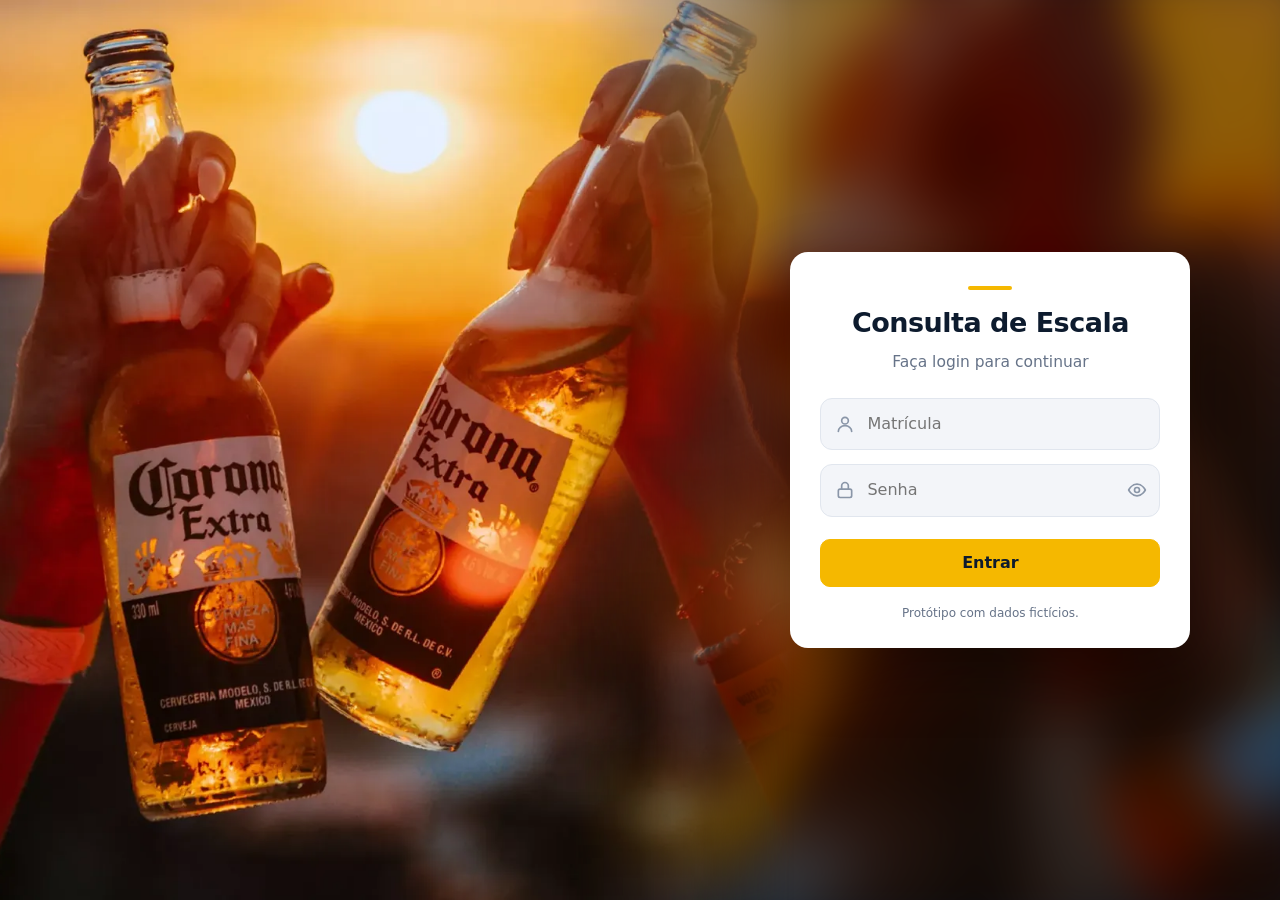
==== commit 20c80439: "Login sem o subtítulo "Equipe de Entrega · 4 CDDs" (v0.8.1) Cartão de login mais enxuto: só o título" ====
--- a/index.html
+++ b/index.html
@@ -5,11 +5,11 @@
   <meta name="viewport" content="width=device-width, initial-scale=1">
   <meta name="theme-color" content="#0d1b2e">
   <meta name="robots" content="noindex, nofollow">
-  <link rel="icon" type="image/svg+xml" href="img/icone.svg?v=0.8">
+  <link rel="icon" type="image/svg+xml" href="img/icone.svg?v=0.8.1">
   <title>Consulta de Escala</title>
-  <link rel="stylesheet" href="css/base.css?v=0.8">
-  <link rel="stylesheet" href="css/componentes.css?v=0.8">
-  <link rel="stylesheet" href="css/telas.css?v=0.8">
+  <link rel="stylesheet" href="css/base.css?v=0.8.1">
+  <link rel="stylesheet" href="css/componentes.css?v=0.8.1">
+  <link rel="stylesheet" href="css/telas.css?v=0.8.1">
 </head>
 <body>
   <div id="app"></div>
@@ -20,30 +20,30 @@
   <!-- A ordem importa: dados > núcleo > interface > telas > app. Ver docs/ARCHITECTURE.md
        "?v=" é a versão publicada: troque em todos os arquivos a cada publicação
        para o navegador do time não misturar arquivos novos com antigos. -->
-  <script src="dados/geral.js?v=0.8"></script>
-  <script src="dados/unidades/maua.js?v=0.8"></script>
-  <script src="dados/unidades/vitoria.js?v=0.8"></script>
-  <script src="dados/unidades/paranagua.js?v=0.8"></script>
-  <script src="dados/unidades/curitiba.js?v=0.8"></script>
-  <script src="js/core/datas.js?v=0.8"></script>
-  <script src="js/core/documentos.js?v=0.8"></script>
-  <script src="js/core/regras/base.js?v=0.8"></script>
-  <script src="js/core/regras/fixa.js?v=0.8"></script>
-  <script src="js/core/regras/rotativa.js?v=0.8"></script>
-  <script src="js/core/regras/mensal.js?v=0.8"></script>
-  <script src="js/core/escala.js?v=0.8"></script>
-  <script src="js/core/repositorio.js?v=0.8"></script>
-  <script src="js/core/sessao.js?v=0.8"></script>
-  <script src="js/ui/componentes.js?v=0.8"></script>
-  <script src="js/ui/layout.js?v=0.8"></script>
-  <script src="js/telas/login.js?v=0.8"></script>
-  <script src="js/telas/colaborador.js?v=0.8"></script>
-  <script src="js/telas/hoje.js?v=0.8"></script>
-  <script src="js/telas/semana.js?v=0.8"></script>
-  <script src="js/telas/cobertura.js?v=0.8"></script>
-  <script src="js/telas/individual.js?v=0.8"></script>
-  <script src="js/telas/geral.js?v=0.8"></script>
-  <script src="js/telas/cadastro.js?v=0.8"></script>
-  <script src="js/app.js?v=0.8"></script>
+  <script src="dados/geral.js?v=0.8.1"></script>
+  <script src="dados/unidades/maua.js?v=0.8.1"></script>
+  <script src="dados/unidades/vitoria.js?v=0.8.1"></script>
+  <script src="dados/unidades/paranagua.js?v=0.8.1"></script>
+  <script src="dados/unidades/curitiba.js?v=0.8.1"></script>
+  <script src="js/core/datas.js?v=0.8.1"></script>
+  <script src="js/core/documentos.js?v=0.8.1"></script>
+  <script src="js/core/regras/base.js?v=0.8.1"></script>
+  <script src="js/core/regras/fixa.js?v=0.8.1"></script>
+  <script src="js/core/regras/rotativa.js?v=0.8.1"></script>
+  <script src="js/core/regras/mensal.js?v=0.8.1"></script>
+  <script src="js/core/escala.js?v=0.8.1"></script>
+  <script src="js/core/repositorio.js?v=0.8.1"></script>
+  <script src="js/core/sessao.js?v=0.8.1"></script>
+  <script src="js/ui/componentes.js?v=0.8.1"></script>
+  <script src="js/ui/layout.js?v=0.8.1"></script>
+  <script src="js/telas/login.js?v=0.8.1"></script>
+  <script src="js/telas/colaborador.js?v=0.8.1"></script>
+  <script src="js/telas/hoje.js?v=0.8.1"></script>
+  <script src="js/telas/semana.js?v=0.8.1"></script>
+  <script src="js/telas/cobertura.js?v=0.8.1"></script>
+  <script src="js/telas/individual.js?v=0.8.1"></script>
+  <script src="js/telas/geral.js?v=0.8.1"></script>
+  <script src="js/telas/cadastro.js?v=0.8.1"></script>
+  <script src="js/app.js?v=0.8.1"></script>
 </body>
 </html>
--- a/css/telas.css
+++ b/css/telas.css
@@ -16,7 +16,7 @@
 .login-foto { position: fixed; inset: 0; overflow: hidden; }
 .login-foto::before, .login-foto::after {
   content: ""; position: absolute;
-  background-image: url("../img/login-fundo.webp?v=0.8");
+  background-image: url("../img/login-fundo.webp?v=0.8.1");
   background-repeat: no-repeat;
 }
 .login-foto::before {
@@ -42,8 +42,7 @@
   content: ""; display: block; width: 44px; height: 4px; border-radius: 2px;
   background: var(--gold); margin: 0 auto 14px;
 }
-.login-marca p { margin: 4px 0 0; color: var(--muted); font-size: 13.5px; }
-.login-chamada { text-align: center; color: var(--texto); font-size: 15.5px; margin: 22px 0 20px; }
+.login-chamada { text-align: center; color: var(--muted); font-size: 15.5px; margin: 10px 0 24px; }
 
 /* Campo com ícone à esquerda (e o olho da senha à direita). */
 .campo-icone {
@@ -182,7 +181,7 @@
     position: relative; inset: auto; justify-self: stretch; height: min(84vw, 60vh);
     background:
       linear-gradient(180deg, rgba(13, 27, 46, 0) 55%, var(--navy)),
-      url("../img/login-fundo.webp?v=0.8") center 30% / cover no-repeat;
+      url("../img/login-fundo.webp?v=0.8.1") center 30% / cover no-repeat;
   }
   .login-foto::before, .login-foto::after { display: none; }
   .login-card { width: calc(100% - 24px); align-self: start; margin: -56px 0 24px; padding: 26px 20px 22px; }
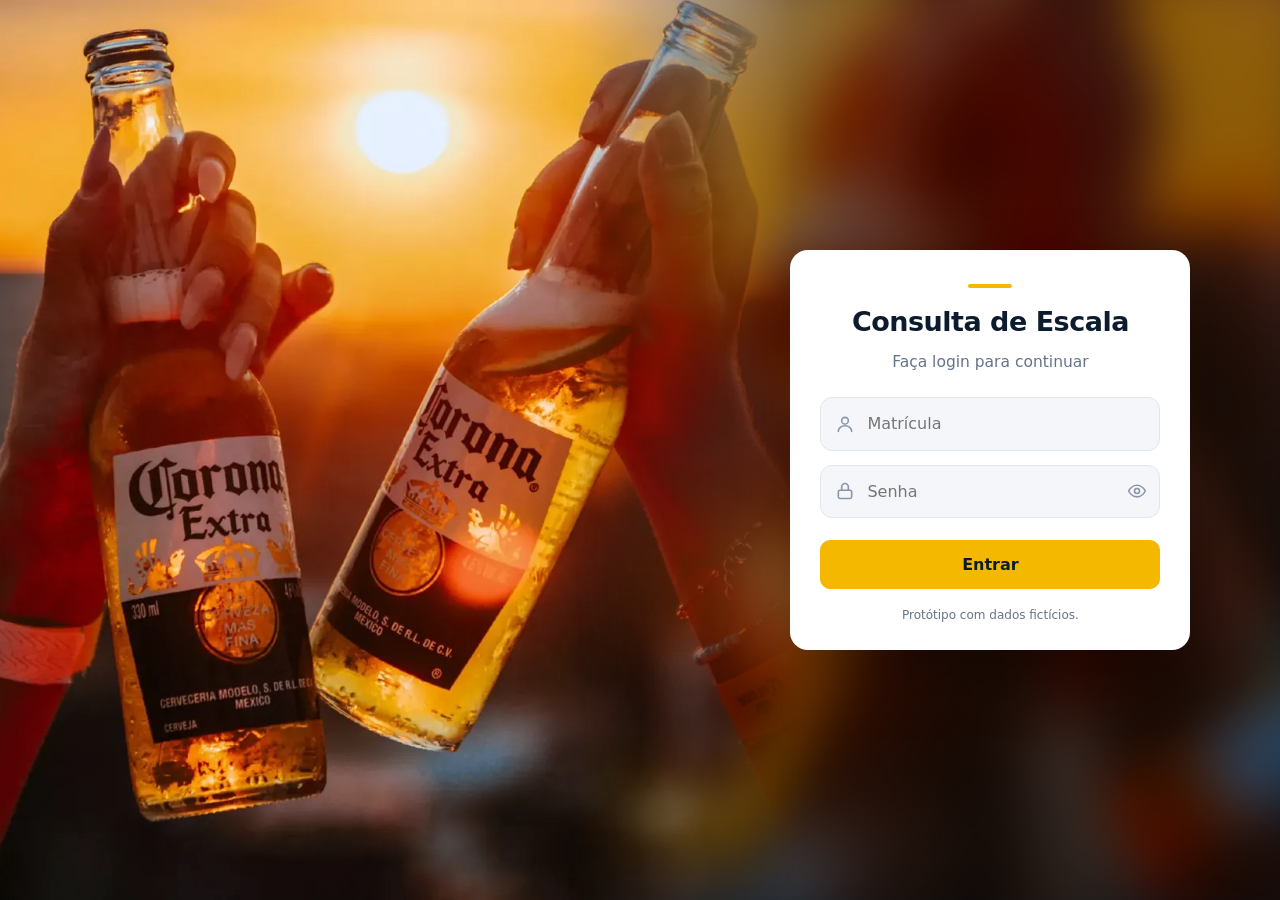
==== commit 80c04859: "Nova organização e visual: menu lateral, modo escuro e ícones (v0.11) Menu lateral em três grupos (O" ====
--- a/index.html
+++ b/index.html
@@ -5,11 +5,11 @@
   <meta name="viewport" content="width=device-width, initial-scale=1">
   <meta name="theme-color" content="#0d1b2e">
   <meta name="robots" content="noindex, nofollow">
-  <link rel="icon" type="image/svg+xml" href="img/icone.svg?v=0.8.1">
+  <link rel="icon" type="image/svg+xml" href="img/icone.svg?v=0.11">
   <title>Consulta de Escala</title>
-  <link rel="stylesheet" href="css/base.css?v=0.8.1">
-  <link rel="stylesheet" href="css/componentes.css?v=0.8.1">
-  <link rel="stylesheet" href="css/telas.css?v=0.8.1">
+  <link rel="stylesheet" href="css/base.css?v=0.11">
+  <link rel="stylesheet" href="css/componentes.css?v=0.11">
+  <link rel="stylesheet" href="css/telas.css?v=0.11">
 </head>
 <body>
   <div id="app"></div>
@@ -20,30 +20,34 @@
   <!-- A ordem importa: dados > núcleo > interface > telas > app. Ver docs/ARCHITECTURE.md
        "?v=" é a versão publicada: troque em todos os arquivos a cada publicação
        para o navegador do time não misturar arquivos novos com antigos. -->
-  <script src="dados/geral.js?v=0.8.1"></script>
-  <script src="dados/unidades/maua.js?v=0.8.1"></script>
-  <script src="dados/unidades/vitoria.js?v=0.8.1"></script>
-  <script src="dados/unidades/paranagua.js?v=0.8.1"></script>
-  <script src="dados/unidades/curitiba.js?v=0.8.1"></script>
-  <script src="js/core/datas.js?v=0.8.1"></script>
-  <script src="js/core/documentos.js?v=0.8.1"></script>
-  <script src="js/core/regras/base.js?v=0.8.1"></script>
-  <script src="js/core/regras/fixa.js?v=0.8.1"></script>
-  <script src="js/core/regras/rotativa.js?v=0.8.1"></script>
-  <script src="js/core/regras/mensal.js?v=0.8.1"></script>
-  <script src="js/core/escala.js?v=0.8.1"></script>
-  <script src="js/core/repositorio.js?v=0.8.1"></script>
-  <script src="js/core/sessao.js?v=0.8.1"></script>
-  <script src="js/ui/componentes.js?v=0.8.1"></script>
-  <script src="js/ui/layout.js?v=0.8.1"></script>
-  <script src="js/telas/login.js?v=0.8.1"></script>
-  <script src="js/telas/colaborador.js?v=0.8.1"></script>
-  <script src="js/telas/hoje.js?v=0.8.1"></script>
-  <script src="js/telas/semana.js?v=0.8.1"></script>
-  <script src="js/telas/cobertura.js?v=0.8.1"></script>
-  <script src="js/telas/individual.js?v=0.8.1"></script>
-  <script src="js/telas/geral.js?v=0.8.1"></script>
-  <script src="js/telas/cadastro.js?v=0.8.1"></script>
-  <script src="js/app.js?v=0.8.1"></script>
+  <script src="dados/geral.js?v=0.11"></script>
+  <script src="dados/unidades/maua.js?v=0.11"></script>
+  <script src="dados/unidades/vitoria.js?v=0.11"></script>
+  <script src="dados/unidades/paranagua.js?v=0.11"></script>
+  <script src="dados/unidades/curitiba.js?v=0.11"></script>
+  <script src="dados/historico-ficticio.js?v=0.11"></script>
+  <script src="js/core/datas.js?v=0.11"></script>
+  <script src="js/core/documentos.js?v=0.11"></script>
+  <script src="js/core/regras/base.js?v=0.11"></script>
+  <script src="js/core/regras/fixa.js?v=0.11"></script>
+  <script src="js/core/regras/rotativa.js?v=0.11"></script>
+  <script src="js/core/regras/mensal.js?v=0.11"></script>
+  <script src="js/core/escala.js?v=0.11"></script>
+  <script src="js/core/historico.js?v=0.11"></script>
+  <script src="js/core/repositorio.js?v=0.11"></script>
+  <script src="js/core/sessao.js?v=0.11"></script>
+  <script src="js/ui/icones.js?v=0.11"></script>
+  <script src="js/ui/componentes.js?v=0.11"></script>
+  <script src="js/ui/layout.js?v=0.11"></script>
+  <script src="js/telas/login.js?v=0.11"></script>
+  <script src="js/telas/colaborador.js?v=0.11"></script>
+  <script src="js/telas/hoje.js?v=0.11"></script>
+  <script src="js/telas/semana.js?v=0.11"></script>
+  <script src="js/telas/cobertura.js?v=0.11"></script>
+  <script src="js/telas/absenteismo.js?v=0.11"></script>
+  <script src="js/telas/individual.js?v=0.11"></script>
+  <script src="js/telas/geral.js?v=0.11"></script>
+  <script src="js/telas/cadastro.js?v=0.11"></script>
+  <script src="js/app.js?v=0.11"></script>
 </body>
 </html>
--- a/css/base.css
+++ b/css/base.css
@@ -1,28 +1,109 @@
-/* Base: cores, tipografia, cabeçalho, botões e estrutura da página. */
+/* Base: tema (claro e escuro), tipografia, moldura da página e botões.
+   Toda cor do site vem destas variáveis: nada de cor solta nos outros
+   arquivos, para o modo escuro funcionar em tudo. */
 :root {
-  --navy: #0d1b2e;
+  color-scheme: light;
+
+  /* Marca */
+  --navy: #0d1b2e;          /* fundos escuros (menu, cabeçalhos de tabela) */
   --navy-2: #16304f;
   --gold: #f5b800;
   --gold-soft: #fff4cc;
-  --fundo: #f3f5f9;
+  --tinta: #0d1b2e;         /* texto forte sobre o fundo claro */
+
+  /* Superfícies e texto */
+  --fundo: #f4f6fa;
   --card: #ffffff;
   --texto: #17212f;
   --muted: #667388;
   --linha: #e1e6ee;
+  --azul: #1f5fbf;
   --azul-claro: #e4eefc;
-  --azul: #1f5fbf;
-
-  /* Cores das situações da escala */
-  --trabalho: #1e8e5a;   --trabalho-bg: #ddf3e8;
-  --folga: #0d1b2e;      --folga-bg: #f5b800;
-  --ferias: #1f5fbf;     --ferias-bg: #e4eefc;
-  --atestado: #c0392b;   --atestado-bg: #fde3e0;
-  --afastamento: #0e7c86; --afastamento-bg: #dcf3f4;
-  --falta: #a8410a;      --falta-bg: #fde4cf;
-  --feriado: #7b3fbf;
+  --lateral: #0d1b2e;
+  --lateral-2: #13253d;
+  --cabecalho-tabela: #0d1b2e;
+  --linha-destaque: #fffaf0;
+  --linha-alerta: #fff6f5;
+  --icone-campo: #8a96a8;
+
+  /* Situações da escala */
+  --trabalho: #1e8e5a;      --trabalho-bg: #ddf3e8;
+  --folga: #0d1b2e;         --folga-bg: #f5b800;
+  --ferias: #1f5fbf;        --ferias-bg: #e4eefc;
+  --atestado: #c0392b;      --atestado-bg: #fde3e0;
+  --afastamento: #0e7c86;   --afastamento-bg: #dcf3f4;
+  --falta: #a8410a;         --falta-bg: #fde4cf;
+  --feriado: #7b3fbf;       --feriado-bg: #f1e8fb;
+  --neutro: #9aa5b5;        --neutro-bg: #eceff4;
+  --inativo-bg: #f6f7fa;
+  --ouro-texto: #8a6600;
+
+  /* Semáforo de risco */
+  --normal-texto: #1e7a4e;
+  --atencao-texto: #7a5600; --atencao-bg: #fff1c7;
+  --alto-texto: #a32b1f;
+
+  /* Avisos */
+  --aviso-erro-texto: #7c2219;
+  --aviso-feriado-texto: #4b2577;
+  --aviso-atencao-texto: #6b4d00; --aviso-atencao-borda: #e0a100;
+  --aviso-info-texto: #3c4656;
+
+  /* Gráficos (uma série: tom forte para destaque, tom suave para o resto) */
+  --serie: #1f5fbf;
+  --serie-claro: #a9c1ea;
+  --grade: #e9edf3;
 
   --raio: 14px;
-  --sombra: 0 2px 10px rgba(13, 27, 46, 0.07);
+  --sombra: 0 1px 2px rgba(13, 27, 46, 0.04), 0 4px 14px rgba(13, 27, 46, 0.06);
+  --largura-menu: 248px;
+}
+
+/* Modo escuro automático: segue a configuração do celular ou do computador. */
+@media (prefers-color-scheme: dark) {
+  :root {
+    color-scheme: dark;
+    --gold-soft: #3a3115;
+    --tinta: #e7ecf3;
+    --fundo: #0e1520;
+    --card: #172131;
+    --texto: #e7ecf3;
+    --muted: #9aa8ba;
+    --linha: #283548;
+    --azul: #8fb6ff;
+    --azul-claro: #1b2d4a;
+    --lateral: #0a111b;
+    --lateral-2: #111c2b;
+    --cabecalho-tabela: #22314a;
+    --linha-destaque: #2a2716;
+    --linha-alerta: #3a1f1f;
+    --icone-campo: #8392a6;
+
+    --trabalho: #52c993;      --trabalho-bg: #14352a;
+    --ferias: #8fb6ff;        --ferias-bg: #1b2d4a;
+    --atestado: #ff8f80;      --atestado-bg: #3d1f1e;
+    --afastamento: #62d3db;   --afastamento-bg: #143539;
+    --falta: #ffb07d;         --falta-bg: #3d2616;
+    --feriado: #c8a4f6;       --feriado-bg: #2d2342;
+    --neutro: #7f8ea3;        --neutro-bg: #253246;
+    --inativo-bg: #1a2433;
+    --ouro-texto: #f2cc5c;
+
+    --normal-texto: #6fd6a1;
+    --atencao-texto: #ffd56e; --atencao-bg: #3a2f12;
+    --alto-texto: #ff8f80;
+
+    --aviso-erro-texto: #ffb3a8;
+    --aviso-feriado-texto: #dcc4fa;
+    --aviso-atencao-texto: #ffd56e; --aviso-atencao-borda: #c9930a;
+    --aviso-info-texto: #c7d0dc;
+
+    --serie: #6d9cf0;
+    --serie-claro: #33507f;
+    --grade: #283548;
+
+    --sombra: 0 1px 2px rgba(0, 0, 0, 0.3), 0 4px 14px rgba(0, 0, 0, 0.25);
+  }
 }
 
 * { box-sizing: border-box; }
@@ -32,97 +113,192 @@
   font-family: "Segoe UI", system-ui, -apple-system, Roboto, Arial, sans-serif;
   background: var(--fundo);
   color: var(--texto);
-  line-height: 1.4;
+  line-height: 1.45;
 }
 button, input, select { font: inherit; color: inherit; }
 .oculto { display: none !important; }
+.icone { flex: none; }
 /* Some da tela, mas continua sendo lido por leitores de tela. */
 .visualmente-oculto {
   position: absolute; width: 1px; height: 1px; overflow: hidden;
   clip: rect(0 0 0 0); white-space: nowrap; border: 0; padding: 0; margin: -1px;
 }
 
-main { max-width: 1100px; margin: 0 auto; padding: 18px 20px 40px; }
-
-/* ---------- Cabeçalho ---------- */
-.topo {
-  background: linear-gradient(120deg, var(--navy), var(--navy-2));
+/* ---------- Marca (só tipográfica, com filete dourado) ---------- */
+.marca { border-left: 4px solid var(--gold); padding-left: 12px; }
+.marca h1 { margin: 0; font-size: 19px; font-weight: 800; letter-spacing: -0.3px; color: #fff; }
+.marca p { margin: 2px 0 0; font-size: 12.5px; color: rgba(255, 255, 255, 0.75); }
+.selo {
+  display: inline-block; margin-left: 4px;
+  border: 1px solid var(--gold); color: var(--gold);
+  padding: 0 7px; border-radius: 999px;
+  font-size: 10.5px; font-weight: 700; vertical-align: 1px;
+}
+
+/* ---------- Usuário ---------- */
+.usuario { display: flex; align-items: center; gap: 10px; min-width: 0; }
+.usuario .avatar, .topo-movel .avatar { background: var(--gold); color: #0d1b2e; }
+.usuario-info { min-width: 0; color: #fff; }
+.usuario-info b { display: block; font-size: 13.5px; white-space: nowrap; overflow: hidden; text-overflow: ellipsis; }
+.usuario-info small { display: block; font-size: 11.5px; opacity: 0.7; white-space: nowrap; overflow: hidden; text-overflow: ellipsis; }
+.btn-sair {
+  margin-left: auto; display: grid; place-items: center;
+  background: transparent; color: rgba(255, 255, 255, 0.8);
+  border: 1px solid rgba(255, 255, 255, 0.25);
+  width: 36px; height: 36px; border-radius: 10px; cursor: pointer;
+}
+.btn-sair:hover { border-color: var(--gold); color: var(--gold); }
+
+/* ---------- Moldura da liderança: menu lateral + conteúdo ---------- */
+.app { display: grid; grid-template-columns: var(--largura-menu) minmax(0, 1fr); min-height: 100vh; }
+.lateral {
+  position: sticky; top: 0; height: 100vh; overflow-y: auto;
+  display: flex; flex-direction: column; gap: 18px;
+  padding: 20px 14px 16px;
+  background: linear-gradient(180deg, var(--lateral), var(--lateral-2));
   color: #fff;
-  border-bottom: 4px solid var(--gold);
-}
+}
+.lateral-topo { display: flex; align-items: flex-start; justify-content: space-between; padding: 0 6px; }
+.fechar-menu { display: none; }
+.lateral-cdd {
+  display: flex; flex-direction: column; gap: 6px;
+  background: rgba(255, 255, 255, 0.06); border: 1px solid rgba(255, 255, 255, 0.1);
+  border-radius: 12px; padding: 10px 12px;
+}
+.rotulo-cdd { font-size: 10.5px; font-weight: 700; letter-spacing: 0.6px; text-transform: uppercase; color: rgba(255, 255, 255, 0.55); }
+.nome-cdd { font-size: 15px; }
+.nome-cdd small { opacity: 0.6; font-weight: 600; }
+.lateral-cdd select {
+  width: 100%; padding: 8px 10px; border-radius: 8px; font-weight: 700;
+  background: rgba(255, 255, 255, 0.95); color: #0d1b2e; border: 0;
+}
+.menu { display: flex; flex-direction: column; gap: 2px; flex: 1; }
+.menu-grupo {
+  margin: 14px 10px 6px; font-size: 10.5px; font-weight: 700; letter-spacing: 0.7px;
+  text-transform: uppercase; color: rgba(255, 255, 255, 0.45);
+}
+.menu-grupo:first-child { margin-top: 0; }
+.menu-item {
+  display: flex; align-items: center; gap: 11px; width: 100%;
+  padding: 9px 12px; border: 0; border-radius: 10px; background: transparent;
+  color: rgba(255, 255, 255, 0.78); font-weight: 600; font-size: 14px; text-align: left; cursor: pointer;
+  transition: background 0.15s, color 0.15s;
+}
+.menu-item:hover { background: rgba(255, 255, 255, 0.07); color: #fff; }
+.menu-item.ativo { background: var(--gold); color: #0d1b2e; }
+.lateral-usuario { border-top: 1px solid rgba(255, 255, 255, 0.1); padding: 14px 6px 0; }
+
+.principal main { max-width: 1180px; margin: 0 auto; padding: 24px 28px 48px; }
+.principal-simples { max-width: 1100px; margin: 0 auto; padding: 18px 20px 40px; }
+.topo-movel, .barra-inferior, .veu { display: none; }
+
+/* Topo do colaborador (uma tela só, sem menu) */
+.topo { background: linear-gradient(120deg, var(--navy), var(--navy-2)); border-bottom: 4px solid var(--gold); }
 .topo-in {
-  max-width: 1100px; margin: 0 auto;
-  padding: 18px 20px;
+  max-width: 1100px; margin: 0 auto; padding: 16px 20px;
   display: flex; align-items: center; justify-content: space-between; gap: 16px; flex-wrap: wrap;
 }
-/* Marca só tipográfica: o nome do sistema com um filete dourado à esquerda. */
-.marca { border-left: 4px solid var(--gold); padding-left: 14px; }
-.marca h1 { margin: 0; font-size: 22px; font-weight: 800; letter-spacing: -0.3px; }
-.marca p { margin: 2px 0 0; font-size: 13px; opacity: 0.85; }
-.selo {
-  display: inline-block; margin-left: 6px;
-  border: 1px solid var(--gold); color: var(--gold);
-  padding: 1px 8px; border-radius: 999px;
-  font-size: 11px; font-weight: 700; vertical-align: 1px;
-}
-.usuario { display: flex; align-items: center; gap: 10px; }
-.usuario .avatar { background: var(--gold); color: var(--navy); }
-.usuario-info b { display: block; font-size: 14px; }
-.usuario-info small { font-size: 12px; opacity: 0.75; }
-.btn-sair {
-  margin-left: 6px;
-  background: transparent; color: #fff;
-  border: 1px solid rgba(255, 255, 255, 0.35);
-  padding: 7px 14px; border-radius: 10px;
-  font-size: 13px; font-weight: 600; cursor: pointer;
-}
-.btn-sair:hover { border-color: var(--gold); color: var(--gold); }
+
+/* ---------- Cabeçalho de página e barra de ações ---------- */
+.cabecalho-pagina {
+  display: flex; align-items: flex-end; justify-content: space-between; gap: 12px 20px; flex-wrap: wrap;
+  margin-bottom: 18px; padding-bottom: 14px; border-bottom: 1px solid var(--linha);
+}
+.sobretitulo { font-size: 11.5px; font-weight: 700; letter-spacing: 0.7px; text-transform: uppercase; color: var(--muted); }
+.cabecalho-pagina h2 { margin: 2px 0 0; font-size: 26px; letter-spacing: -0.4px; color: var(--tinta); }
+.cabecalho-contexto { display: flex; align-items: center; gap: 8px; flex-wrap: wrap; }
+.contexto-cdd { font-weight: 700; font-size: 14px; }
+.chip-ficticio {
+  display: inline-block; padding: 3px 10px; border-radius: 999px; font-size: 11.5px; font-weight: 700;
+  border: 1px dashed var(--neutro); color: var(--muted);
+}
+.barra-acoes {
+  display: flex; align-items: center; justify-content: space-between; gap: 10px 16px; flex-wrap: wrap;
+  margin-bottom: 16px;
+}
+.barra-texto { margin: 0; color: var(--muted); font-size: 14px; }
+
+/* Entrada suave ao trocar de tela (desligada para quem prefere menos movimento) */
+.tela.entrando { animation: entrar 0.22s ease-out; }
+@keyframes entrar { from { opacity: 0; transform: translateY(6px); } to { opacity: 1; transform: none; } }
+@media (prefers-reduced-motion: reduce) {
+  .tela.entrando { animation: none; }
+  .lateral, .veu { transition: none !important; }
+}
 
 /* ---------- Botões ---------- */
 .btn {
-  border: 1px solid var(--linha); background: var(--card);
+  display: inline-flex; align-items: center; justify-content: center; gap: 6px;
+  border: 1px solid var(--linha); background: var(--card); color: var(--texto);
   padding: 9px 14px; border-radius: 10px;
   font-weight: 600; cursor: pointer; white-space: nowrap;
-}
-.btn:hover { border-color: var(--navy); }
-.btn-primario { background: var(--gold); border-color: var(--gold); color: var(--navy); }
+  transition: border-color 0.15s, background 0.15s;
+}
+.btn:hover { border-color: var(--tinta); }
+.btn-primario { background: var(--gold); border-color: var(--gold); color: #0d1b2e; }
 .btn-primario:hover { filter: brightness(0.96); border-color: var(--gold); }
 .btn-largo { width: 100%; padding: 12px; font-size: 16px; }
 .btn-mini { padding: 5px 10px; font-size: 12.5px; }
 .btn-perigo { color: var(--atestado); border-color: var(--atestado-bg); }
 .btn-perigo:hover { border-color: var(--atestado); }
 .btn:disabled { opacity: 0.45; cursor: not-allowed; }
-button:focus-visible, input:focus-visible, select:focus-visible { outline: 3px solid var(--gold); outline-offset: 2px; }
-
-/* ---------- Abas ---------- */
-.abas {
-  display: flex; gap: 6px; overflow-x: auto; scrollbar-width: none;
-  background: var(--card); padding: 6px;
-  border-radius: var(--raio); box-shadow: var(--sombra);
-  margin-bottom: 14px;
-}
-.aba {
-  flex: 1 0 auto; border: 0; background: transparent; white-space: nowrap;
-  padding: 11px 8px; border-radius: 10px;
-  font-weight: 600; color: var(--muted); cursor: pointer;
-}
-.aba:hover { background: var(--fundo); }
-.aba.ativa { background: var(--navy); color: #fff; }
-
-/* ---------- Filtros e controles de período ---------- */
-.filtros { display: flex; gap: 10px; flex-wrap: wrap; margin-bottom: 14px; }
-.filtros input, .filtros select, .ctrl input, .seletor-pessoa select {
-  padding: 10px 12px; border: 1px solid var(--linha); border-radius: 10px; background: var(--card);
+button:focus-visible, input:focus-visible, select:focus-visible, summary:focus-visible { outline: 3px solid var(--gold); outline-offset: 2px; }
+
+/* ---------- Filtros e controles ---------- */
+.filtros { display: flex; gap: 10px; flex-wrap: wrap; margin-bottom: 16px; }
+.filtros input, .filtros select, .ctrl input, .ctrl-botoes select, .seletor-pessoa select {
+  padding: 9px 12px; border: 1px solid var(--linha); border-radius: 10px; background: var(--card); color: var(--texto);
 }
 .filtros input { flex: 1; min-width: 200px; }
-
 .ctrl {
   display: flex; align-items: center; justify-content: space-between; gap: 10px; flex-wrap: wrap;
-  margin-bottom: 14px;
+  margin-bottom: 16px;
 }
 .ctrl-botoes { display: flex; gap: 8px; flex-wrap: wrap; align-items: center; }
-.titulo-data { font-size: 20px; margin: 0; }
-
-.secao { font-size: 17px; margin: 26px 0 10px; }
+.ctrl-botoes select { font-weight: 600; }
+.titulo-data { font-size: 19px; margin: 0; color: var(--tinta); }
+
+.secao { font-size: 16px; margin: 28px 0 10px; color: var(--tinta); }
 .nota { color: var(--muted); font-size: 13px; margin: 8px 0 12px; }
-.rodape { text-align: center; color: var(--muted); font-size: 12.5px; margin-top: 30px; }
+.rodape { text-align: center; color: var(--muted); font-size: 12px; margin-top: 36px; }
+
+/* ---------- Celular e tablet: menu vira gaveta, atalhos na barra inferior ---------- */
+@media (max-width: 900px) {
+  .app { display: block; }
+  .lateral {
+    position: fixed; inset: 0 auto 0 0; z-index: 30; width: min(300px, 86vw);
+    transform: translateX(-102%); transition: transform 0.22s ease-out;
+    box-shadow: 0 0 40px rgba(0, 0, 0, 0.35);
+  }
+  .menu-aberto .lateral { transform: none; }
+  .veu {
+    display: block; position: fixed; inset: 0; z-index: 25; background: rgba(5, 10, 18, 0.5);
+    opacity: 0; pointer-events: none; transition: opacity 0.22s;
+  }
+  .menu-aberto .veu { opacity: 1; pointer-events: auto; }
+  .fechar-menu {
+    display: grid; place-items: center; width: 36px; height: 36px; border-radius: 10px;
+    background: rgba(255, 255, 255, 0.08); border: 0; color: #fff; cursor: pointer;
+  }
+  .topo-movel {
+    display: flex; align-items: center; justify-content: space-between; gap: 12px;
+    position: sticky; top: 0; z-index: 10;
+    padding: 12px 16px; background: var(--lateral); border-bottom: 3px solid var(--gold);
+  }
+  .topo-movel .marca h1 { font-size: 17px; }
+  .principal main { padding: 16px 14px 96px; }
+  .barra-inferior {
+    display: grid; grid-template-columns: repeat(4, 1fr);
+    position: fixed; left: 0; right: 0; bottom: 0; z-index: 20;
+    padding: 6px 6px calc(6px + env(safe-area-inset-bottom));
+    background: var(--card); border-top: 1px solid var(--linha);
+    box-shadow: 0 -4px 16px rgba(0, 0, 0, 0.08);
+  }
+  .barra-item {
+    display: flex; flex-direction: column; align-items: center; gap: 2px;
+    padding: 6px 2px; border: 0; border-radius: 10px; background: transparent;
+    color: var(--muted); font-size: 11px; font-weight: 700; cursor: pointer;
+  }
+  .barra-item.ativo { color: var(--tinta); background: var(--gold-soft); }
+  .cabecalho-pagina h2 { font-size: 22px; }
+}
--- a/css/componentes.css
+++ b/css/componentes.css
@@ -1,34 +1,24 @@
-/* Componentes reaproveitados entre telas. */
+/* Componentes reaproveitados entre telas. Só usa as variáveis de base.css. */
 
 /* ---------- Situações (cada classe s-* define as cores locais) ---------- */
-.s-trabalho { --sc: var(--trabalho); --sbg: var(--trabalho-bg); --sdot: var(--trabalho); }
-.s-folga    { --sc: var(--folga);    --sbg: var(--folga-bg);    --sdot: var(--folga-bg); }
-.s-ferias   { --sc: var(--ferias);   --sbg: var(--ferias-bg);   --sdot: var(--ferias); }
-.s-atestado { --sc: var(--atestado); --sbg: var(--atestado-bg); --sdot: var(--atestado); }
+.s-trabalho    { --sc: var(--trabalho);    --sbg: var(--trabalho-bg);    --sdot: var(--trabalho); }
+.s-folga       { --sc: var(--folga);       --sbg: var(--folga-bg);       --sdot: var(--folga-bg); }
+.s-ferias      { --sc: var(--ferias);      --sbg: var(--ferias-bg);      --sdot: var(--ferias); }
+.s-atestado    { --sc: var(--atestado);    --sbg: var(--atestado-bg);    --sdot: var(--atestado); }
 .s-afastamento { --sc: var(--afastamento); --sbg: var(--afastamento-bg); --sdot: var(--afastamento); }
-.s-falta    { --sc: var(--falta);    --sbg: var(--falta-bg);    --sdot: var(--falta); }
-.s-pendente { --sc: var(--muted);    --sbg: #eceff4;            --sdot: #9aa5b5; }
-.s-inativo  { --sc: #9aa5b5;         --sbg: #f6f7fa;            --sdot: #c5ccd6; }
-.s-neutro   { --sc: var(--navy);     --sbg: var(--gold-soft);   --sdot: var(--navy); }
+.s-falta       { --sc: var(--falta);       --sbg: var(--falta-bg);       --sdot: var(--falta); }
+.s-pendente    { --sc: var(--muted);       --sbg: var(--neutro-bg);      --sdot: var(--neutro); }
+.s-inativo     { --sc: var(--neutro);      --sbg: var(--inativo-bg);     --sdot: var(--neutro); }
+.s-neutro      { --sc: var(--tinta);       --sbg: var(--gold-soft);      --sdot: var(--tinta); }
 
 /* ---------- Tipo de escala ---------- */
 .chip-tipo {
-  display: inline-block; padding: 4px 10px; border-radius: 999px;
+  display: inline-block; padding: 3px 10px; border-radius: 999px;
   font-size: 12px; font-weight: 700; white-space: nowrap;
 }
-.tipo-rotativa { background: #f1e8fb; color: var(--feriado); }
-.tipo-fixa     { background: var(--gold-soft); color: #8a6600; }
+.tipo-rotativa { background: var(--feriado-bg); color: var(--feriado); }
+.tipo-fixa     { background: var(--gold-soft); color: var(--ouro-texto); }
 .tipo-mensal   { background: var(--trabalho-bg); color: var(--trabalho); }
-
-.faixa {
-  display: flex; align-items: center; gap: 10px 14px; flex-wrap: wrap;
-  background: var(--card); border-radius: var(--raio); box-shadow: var(--sombra);
-  padding: 12px 16px; margin-bottom: 14px;
-}
-.faixa-nome { font-size: 16px; }
-.faixa-nome small, .cdd h3 small { color: var(--muted); font-weight: 600; font-size: 12px; }
-.faixa select { padding: 8px 12px; border: 1px solid var(--linha); border-radius: 10px; background: var(--card); font-weight: 700; }
-.faixa-resumo { color: var(--muted); font-size: 13.5px; }
 
 .chip {
   display: inline-block; min-width: 70px; text-align: center;
@@ -37,48 +27,119 @@
   background: var(--sbg); color: var(--sc);
 }
 .avatar {
-  width: 40px; height: 40px; border-radius: 50%; flex: none;
+  width: 38px; height: 38px; border-radius: 50%; flex: none;
   display: grid; place-items: center;
-  font-weight: 700; font-size: 14px;
+  font-weight: 700; font-size: 13.5px;
   background: var(--sbg); color: var(--sc);
 }
 .ponto { width: 10px; height: 10px; border-radius: 50%; display: inline-block; background: var(--sdot); }
 
 /* ---------- Indicadores ---------- */
-.resumo { display: grid; gap: 12px; margin-bottom: 14px; }
-.resumo-3 { grid-template-columns: repeat(3, 1fr); }
-.resumo-4 { grid-template-columns: repeat(4, 1fr); }
+.resumo { display: grid; gap: 12px; margin-bottom: 16px; }
+.resumo-3 { grid-template-columns: repeat(3, minmax(0, 1fr)); }
+.resumo-4 { grid-template-columns: repeat(4, minmax(0, 1fr)); }
+.resumo-5 { grid-template-columns: repeat(5, minmax(0, 1fr)); }
 .kpi {
   background: var(--card); border-radius: var(--raio); box-shadow: var(--sombra);
-  padding: 14px 16px; border-left: 5px solid var(--navy);
-  display: flex; flex-direction: column; gap: 4px;
-}
-.kpi small { color: var(--muted); font-weight: 700; text-transform: uppercase; font-size: 11px; letter-spacing: 0.5px; }
-.kpi b { font-size: 26px; line-height: 1.15; }
+  padding: 14px 16px; border-top: 3px solid var(--linha);
+  display: flex; flex-direction: column; gap: 6px; min-width: 0;
+}
+.kpi small {
+  display: flex; align-items: center; gap: 6px;
+  color: var(--muted); font-weight: 700; text-transform: uppercase; font-size: 11px; letter-spacing: 0.5px;
+}
+.kpi b { font-size: 26px; line-height: 1.1; color: var(--tinta); }
 .kpi .chip { font-size: 14px; }
-.kpi span { margin-top: 2px; }
-.k-trabalho { border-color: var(--trabalho); }
-.k-folga { border-color: var(--gold); }
-.k-ferias { border-color: var(--ferias); }
-.k-atestado { border-color: var(--atestado); }
-.k-pendente { border-color: #9aa5b5; }
+.kpi > span { display: flex; align-items: center; justify-content: space-between; gap: 8px; flex-wrap: wrap; }
+.kpi .kpi-nota { display: inline; color: var(--muted); font-size: 12px; font-weight: 400; text-transform: none; letter-spacing: 0; }
+.k-destaque { border-top-color: var(--gold); }
+.k-trabalho { border-top-color: var(--trabalho); }
+.k-folga { border-top-color: var(--gold); }
+.k-ferias { border-top-color: var(--ferias); }
+.k-atestado { border-top-color: var(--atestado); }
+.k-pendente { border-top-color: var(--neutro); }
+.k-falta { border-top-color: var(--falta); }
+
+/* ---------- Gráficos (uma série) ----------
+   Marcas finas, ponta arredondada só no fim do dado, grade discreta.
+   Texto sempre em cor de texto; a cor fica só na marca. */
+.grafico { display: flex; flex-direction: column; gap: 10px; }
+.barra-linha { display: grid; grid-template-columns: 44px 1fr auto; align-items: center; gap: 10px; }
+.barra-rotulo { font-size: 13px; font-weight: 700; color: var(--texto); }
+.barra-trilho { height: 18px; border-left: 1px solid var(--grade); display: flex; align-items: center; }
+.barra { height: 14px; background: var(--serie-claro); border-radius: 0 4px 4px 0; min-width: 2px; }
+.barra-destaque { background: var(--serie); }
+.barra-valor { text-align: right; min-width: 92px; font-variant-numeric: tabular-nums; }
+.barra-valor b { font-size: 13.5px; color: var(--texto); }
+.barra-valor small { display: block; font-size: 11px; color: var(--muted); }
+
+.colunas-grafico {
+  display: flex; align-items: flex-end; gap: 6px; height: 190px;
+  padding-top: 6px; border-bottom: 1px solid var(--grade); overflow-x: auto;
+}
+.coluna-item { flex: 1 0 34px; display: flex; flex-direction: column; align-items: center; height: 100%; }
+.coluna-valor { font-size: 11.5px; font-weight: 700; color: var(--texto); min-height: 16px; white-space: nowrap; }
+.coluna-trilho { flex: 1; width: 100%; display: flex; align-items: flex-end; justify-content: center; }
+.coluna { width: 20px; background: var(--serie-claro); border-radius: 4px 4px 0 0; min-height: 2px; }
+.coluna-destaque { background: var(--serie); }
+.coluna-rotulo { font-size: 11px; color: var(--muted); padding: 6px 0 4px; white-space: nowrap; }
+.colunas-denso { gap: 3px; }
+.colunas-denso .coluna-item { flex-basis: 20px; }
+.colunas-denso .coluna { width: 14px; }
+.colunas-denso .coluna-item:nth-child(even) .coluna-rotulo { visibility: hidden; }
+
+/* Mini gráfico de tendência: linha no tom suave, último ponto no tom forte */
+.sparkline { color: var(--serie-claro); display: block; }
+.sparkline-fim { fill: var(--serie); }
+
+.tabela-numeros td { font-variant-numeric: tabular-nums; }
+.sobe { color: var(--atestado); font-weight: 700; }
+.desce { color: var(--trabalho); font-weight: 700; }
+
+/* ---------- Risco (semáforo sempre com ícone e texto, nunca só cor) ---------- */
+.r-normal    { --rc: var(--normal-texto);  --rbg: var(--trabalho-bg); }
+.r-atencao   { --rc: var(--atencao-texto); --rbg: var(--atencao-bg); }
+.r-alto      { --rc: var(--alto-texto);    --rbg: var(--atestado-bg); }
+.r-sem-dados, .r-poucos-dados { --rc: var(--muted); --rbg: var(--neutro-bg); }
+.selo-risco {
+  display: inline-flex; align-items: center; gap: 5px; vertical-align: middle; white-space: nowrap;
+  padding: 3px 10px; border-radius: 999px; font-size: 12px; font-weight: 700;
+  background: var(--rbg); color: var(--rc);
+}
+.selo-risco i { font-style: normal; font-size: 10px; }
 
 /* ---------- Avisos ---------- */
 .aviso {
   display: flex; flex-wrap: wrap; gap: 4px 14px; align-items: baseline;
-  padding: 12px 16px; border-radius: 12px; margin-bottom: 14px; font-size: 14px;
+  padding: 12px 16px; border-radius: 12px; margin-bottom: 16px; font-size: 14px;
   border-left: 5px solid;
 }
 .aviso b { width: 100%; font-size: 14.5px; }
-.aviso-erro { background: var(--atestado-bg); border-color: var(--atestado); color: #7c2219; }
-.aviso-feriado { background: #f1e8fb; border-color: var(--feriado); color: #4b2577; }
-.aviso-atencao { background: #fff4d6; border-color: #e0a100; color: #6b4d00; }
-.aviso-info { background: #eceff4; border-color: #9aa5b5; color: #3c4656; }
-
-/* ---------- Listas de pessoas ---------- */
-.colunas { display: grid; grid-template-columns: 1fr 1fr; gap: 14px; }
-.painel { background: var(--card); border-radius: var(--raio); box-shadow: var(--sombra); padding: 16px; }
-.painel h3 { margin: 0 0 8px; font-size: 15px; display: flex; align-items: center; gap: 8px; }
+.aviso-erro { background: var(--atestado-bg); border-color: var(--atestado); color: var(--aviso-erro-texto); }
+.aviso-feriado { background: var(--feriado-bg); border-color: var(--feriado); color: var(--aviso-feriado-texto); }
+.aviso-atencao { background: var(--atencao-bg); border-color: var(--aviso-atencao-borda); color: var(--aviso-atencao-texto); }
+.aviso-info { background: var(--neutro-bg); border-color: var(--neutro); color: var(--aviso-info-texto); }
+
+/* "Como calculamos": fechado por padrão, abre com um clique */
+.como-calculamos {
+  margin-top: 22px; background: var(--card); border: 1px solid var(--linha); border-radius: var(--raio);
+}
+.como-calculamos summary {
+  display: flex; align-items: center; gap: 8px; padding: 12px 16px;
+  font-weight: 700; font-size: 14px; color: var(--muted); cursor: pointer; list-style: none;
+}
+.como-calculamos summary::-webkit-details-marker { display: none; }
+.como-calculamos summary::after { content: "+"; margin-left: auto; font-size: 18px; line-height: 1; }
+.como-calculamos[open] summary::after { content: "−"; }
+.como-calculamos[open] summary { color: var(--tinta); border-bottom: 1px solid var(--linha); }
+.como-conteudo { padding: 4px 16px 10px; font-size: 13.5px; color: var(--texto); }
+.como-conteudo p { margin: 10px 0; }
+
+/* ---------- Painéis e listas de pessoas ---------- */
+.colunas { display: grid; grid-template-columns: minmax(0, 1fr) minmax(0, 1fr); gap: 14px; }
+.colunas > * { min-width: 0; } /* conteúdo largo rola dentro do bloco, não estica a página */
+.painel { background: var(--card); border-radius: var(--raio); box-shadow: var(--sombra); padding: 18px; }
+.painel h3 { margin: 0 0 12px; font-size: 15px; display: flex; align-items: center; gap: 8px; color: var(--tinta); }
 .pessoa {
   display: flex; align-items: center; gap: 12px;
   padding: 10px 6px; margin: 0 -6px;
@@ -97,18 +158,20 @@
   background: var(--azul-claro); color: var(--azul);
 }
 .vazio { color: var(--muted); font-size: 14px; padding: 8px 0; }
+.apagado { color: var(--muted); }
 
 /* ---------- Tabelas ---------- */
 .tabela-wrap { background: var(--card); border-radius: var(--raio); box-shadow: var(--sombra); overflow-x: auto; }
 table { border-collapse: collapse; width: 100%; min-width: 680px; }
-th, td { padding: 10px 8px; text-align: center; border-bottom: 1px solid var(--linha); font-size: 14px; }
-th { background: var(--navy); color: #fff; font-size: 13px; font-weight: 600; vertical-align: top; }
+th, td { padding: 11px 10px; text-align: center; border-bottom: 1px solid var(--linha); font-size: 14px; }
+tbody tr:last-child td { border-bottom: 0; }
+th { background: var(--cabecalho-tabela); color: #fff; font-size: 12.5px; font-weight: 600; vertical-align: top; }
 th small { display: block; font-weight: 400; opacity: 0.75; }
 th small.marcador { opacity: 1; color: var(--gold); font-size: 11px; font-weight: 600; }
 th:first-child, td:first-child { text-align: left; padding-left: 16px; }
-th.hoje { background: var(--gold); color: var(--navy); }
-th.hoje small.marcador { color: var(--navy); }
-td.hoje { background: #fffaf0; }
+th.hoje { background: var(--gold); color: #0d1b2e; }
+th.hoje small.marcador { color: #0d1b2e; }
+td.hoje { background: var(--linha-destaque); }
 td.nome-col { font-weight: 600; cursor: pointer; }
 td.nome-col:hover { color: var(--azul); }
 td.nome-col small { display: block; font-weight: 400; color: var(--muted); font-size: 12px; }
@@ -119,7 +182,7 @@
 
 /* ---------- Calendário ---------- */
 .cal {
-  display: grid; grid-template-columns: repeat(7, 1fr); gap: 6px;
+  display: grid; grid-template-columns: repeat(7, minmax(0, 1fr)); gap: 6px;
   background: var(--card); border-radius: var(--raio); box-shadow: var(--sombra); padding: 14px;
 }
 .cal-cab { text-align: center; font-size: 12px; font-weight: 700; color: var(--muted); padding: 4px 0; }
@@ -130,11 +193,11 @@
   font-weight: 700;
 }
 .cal-dia small { font-size: 10.5px; letter-spacing: 0.4px; text-transform: uppercase; }
-.cal-dia.hoje { outline: 3px solid var(--navy); outline-offset: -3px; }
+.cal-dia.hoje { outline: 3px solid var(--tinta); outline-offset: -3px; }
 .cal-num { font-size: 15px; display: flex; align-items: center; gap: 4px; }
 
 .marca-feriado { display: inline-block; width: 8px; height: 8px; border-radius: 50%; background: var(--feriado); }
-.marca-hoje { display: inline-block; width: 14px; height: 14px; border-radius: 4px; border: 3px solid var(--navy); }
+.marca-hoje { display: inline-block; width: 14px; height: 14px; border-radius: 4px; border: 3px solid var(--tinta); }
 
 .legenda { display: flex; gap: 10px 16px; margin-top: 12px; font-size: 13px; color: var(--muted); flex-wrap: wrap; align-items: center; }
 .legenda span { display: inline-flex; align-items: center; gap: 6px; }
@@ -144,4 +207,4 @@
   background: var(--card); border-radius: 12px; box-shadow: var(--sombra);
   padding: 12px 16px; margin-bottom: 14px; font-size: 13.5px;
 }
-.regra b { color: var(--navy); }
+.regra b { color: var(--tinta); }
--- a/css/telas.css
+++ b/css/telas.css
@@ -1,11 +1,11 @@
-/* Estilos específicos de cada tela e ajustes para celular. */
+/* Estilos específicos de cada tela e ajustes para celular.
+   Só usa as variáveis de base.css (modo claro e escuro). */
 
 /* ---------- Login ---------- */
 /* Computador (inspirado no login do LogOn): a imagem cobre a tela toda e o
    cartão flutua à direita. Como a foto é quase quadrada e a tela é larga:
-     .login-foto          a própria foto, desfocada e escurecida, cobrindo tudo
+     .login-foto::before  a própria foto, desfocada e escurecida, cobrindo tudo
      .login-foto::after   a foto nítida e inteira à esquerda, esmaecendo à direita
-   Assim as garrafas aparecem inteiras e o cartão fica sobre o desfocado.
    "?v=" segue a versão publicada (ver index.html). */
 .login-pagina {
   position: relative; min-height: 100vh; display: grid;
@@ -16,7 +16,7 @@
 .login-foto { position: fixed; inset: 0; overflow: hidden; }
 .login-foto::before, .login-foto::after {
   content: ""; position: absolute;
-  background-image: url("../img/login-fundo.webp?v=0.8.1");
+  background-image: url("../img/login-fundo.webp?v=0.11");
   background-repeat: no-repeat;
 }
 .login-foto::before {
@@ -35,9 +35,8 @@
   background: var(--card); border-radius: 18px; padding: 34px 30px 26px;
   box-shadow: 0 24px 60px rgba(0, 0, 0, 0.4);
 }
-/* Marca só tipográfica, centralizada, com filete dourado. */
 .login-marca { text-align: center; }
-.login-marca h1 { margin: 0; font-size: 27px; font-weight: 800; letter-spacing: -0.5px; color: var(--navy); }
+.login-marca h1 { margin: 0; font-size: 27px; font-weight: 800; letter-spacing: -0.5px; color: var(--tinta); }
 .login-marca h1::before {
   content: ""; display: block; width: 44px; height: 4px; border-radius: 2px;
   background: var(--gold); margin: 0 auto 14px;
@@ -48,23 +47,22 @@
 .campo-icone {
   position: relative; display: flex; align-items: center; margin-bottom: 14px;
   background: var(--fundo); border: 1px solid var(--linha); border-radius: 12px;
-  color: #8a96a8; transition: border-color 0.15s, box-shadow 0.15s;
-}
-.campo-icone:focus-within { border-color: var(--gold); box-shadow: 0 0 0 3px rgba(245, 184, 0, 0.25); color: var(--navy); }
+  color: var(--icone-campo); transition: border-color 0.15s, box-shadow 0.15s;
+}
+.campo-icone:focus-within { border-color: var(--gold); box-shadow: 0 0 0 3px rgba(245, 184, 0, 0.25); color: var(--tinta); }
 .campo-icone > svg { position: absolute; left: 14px; pointer-events: none; }
 .campo-icone input {
   flex: 1; min-width: 0; border: 0; background: transparent; outline: none;
   padding: 14px 14px 14px 46px; font-size: 16px; color: var(--texto);
 }
 .ver-senha {
-  border: 0; background: transparent; color: #8a96a8; cursor: pointer;
+  border: 0; background: transparent; color: var(--icone-campo); cursor: pointer;
   padding: 8px 12px; display: grid; place-items: center; border-radius: 10px;
 }
-.ver-senha:hover { color: var(--navy); }
+.ver-senha:hover { color: var(--tinta); }
 #form-login .btn-primario { margin-top: 8px; }
 .login-erro { color: var(--atestado); font-size: 13.5px; font-weight: 600; margin: 0 0 10px; text-align: center; }
 .login-erro:empty { display: none; }
-
 .login-nota { margin: 18px 0 0; font-size: 12px; color: var(--muted); text-align: center; }
 
 /* ---------- Colaborador ---------- */
@@ -75,34 +73,84 @@
   border-left: 8px solid var(--sdot);
 }
 .hero small { color: var(--muted); font-weight: 600; }
-.hero h2 { margin: 4px 0; font-size: 26px; }
+.hero h2 { margin: 4px 0; font-size: 26px; color: var(--tinta); }
 .hero p { margin: 0; font-size: 15px; }
 .hero .chip { font-size: 15px; padding: 8px 16px; }
 
 /* ---------- Escala individual ---------- */
-.seletor-pessoa { display: flex; align-items: center; gap: 12px; flex-wrap: wrap; margin-bottom: 14px; }
-.seletor-pessoa select { font-weight: 600; min-width: 240px; }
-
-/* ---------- Visão geral (gestor) ---------- */
-.cdds { display: grid; grid-template-columns: repeat(2, 1fr); gap: 14px; }
+.seletor-pessoa { display: flex; align-items: center; gap: 12px; flex-wrap: wrap; margin-bottom: 16px; }
+.seletor-pessoa select { font-weight: 600; min-width: 240px; padding: 9px 12px; border: 1px solid var(--linha); border-radius: 10px; background: var(--card); color: var(--texto); }
+
+/* ---------- Visão geral ---------- */
+.cdds { display: grid; grid-template-columns: repeat(2, minmax(0, 1fr)); gap: 14px; }
 .cdd {
   background: var(--card); border-radius: var(--raio); box-shadow: var(--sombra);
-  padding: 16px 18px; border-top: 4px solid var(--navy);
+  padding: 16px 18px; border-top: 3px solid var(--gold);
   display: flex; flex-direction: column; gap: 8px;
 }
 .cdd-topo { display: flex; justify-content: space-between; align-items: flex-start; gap: 10px; margin-bottom: 4px; }
-.cdd h3 { margin: 0; font-size: 17px; }
+.cdd h3 { margin: 0; font-size: 17px; color: var(--tinta); }
+.cdd h3 small { color: var(--muted); font-weight: 600; font-size: 12px; }
 .cdd-linha { display: flex; justify-content: space-between; gap: 10px; font-size: 14px; padding: 6px 0; border-bottom: 1px solid var(--linha); }
 .cdd-linha span { color: var(--muted); }
 .cdd-linha b.ruim { color: var(--atestado); }
 .cdd .btn { margin-top: 6px; }
 .tabela-tipos { min-width: 560px; }
 
+/* ---------- Absenteísmo ---------- */
+/* Por colaborador */
+.tabela-colaboradores { min-width: 820px; }
+.tabela-colaboradores td small { display: block; color: var(--muted); font-size: 12px; font-weight: 400; }
+.tabela-colaboradores td:first-child { min-width: 190px; }
+.tabela-colaboradores td.col-tendencia .sparkline { margin: 0 auto; }
+.barras-estreitas { max-width: 620px; }
+.linha-clicavel { cursor: pointer; }
+.linha-clicavel:hover td { background: var(--fundo); }
+.linha-clicavel:focus-visible { outline: 3px solid var(--gold); outline-offset: -3px; }
+.linha-clicavel.selecionada td { background: var(--gold-soft); }
+th.col-filtro { background: var(--gold); color: #0d1b2e; }
+td.col-filtro { background: var(--linha-destaque); }
+.tag-padrao {
+  display: inline-block; margin: 2px 4px 2px 0; padding: 2px 8px; border-radius: 6px;
+  background: var(--azul-claro); color: var(--azul); font-size: 11.5px; font-weight: 700;
+}
+.detalhe-pessoa { margin-top: 18px; }
+.detalhe-topo { display: flex; align-items: center; gap: 12px; margin-bottom: 14px; }
+.detalhe-topo .avatar { width: 46px; height: 46px; font-size: 16px; }
+.detalhe-pessoa h3 { display: flex; align-items: center; gap: 10px; flex-wrap: wrap; margin: 0; font-size: 19px; }
+.detalhe-pessoa h4 { margin: 20px 0 8px; font-size: 14px; color: var(--tinta); }
+.padroes { margin: 0; padding-left: 20px; font-size: 14px; }
+.padroes li { margin: 3px 0; }
+.periodos { display: flex; flex-wrap: wrap; gap: 6px; }
+.periodo {
+  padding: 4px 10px; border-radius: 8px; font-size: 12.5px; font-weight: 600;
+  background: var(--falta-bg); color: var(--falta); font-variant-numeric: tabular-nums;
+}
+.periodo-neutro { background: var(--atestado-bg); color: var(--atestado); }
+
+/* Calendário de risco */
+.cal-risco .risco-dia {
+  min-height: 74px; border: 2px solid transparent; border-radius: 10px; padding: 6px 8px;
+  display: flex; flex-direction: column; justify-content: space-between; text-align: left;
+  background: var(--rbg); color: var(--rc); cursor: pointer; font: inherit; font-weight: 700;
+  transition: border-color 0.15s;
+}
+.cal-risco .risco-dia:hover { border-color: var(--rc); }
+.cal-risco .risco-dia.selecionado { border-color: var(--tinta); box-shadow: 0 0 0 2px var(--card), 0 0 0 4px var(--tinta); }
+.cal-risco .risco-dia.hoje .cal-num { text-decoration: underline; }
+.cal-risco .risco-dia small { font-size: 10.5px; letter-spacing: 0.2px; }
+.cal-risco .risco-dia small i { font-style: normal; }
+.risco-pct { font-size: 12px; color: var(--texto); font-weight: 600; font-variant-numeric: tabular-nums; }
+.evidencia { margin-top: 16px; }
+.evidencia h3 { display: flex; align-items: center; gap: 10px; flex-wrap: wrap; margin: 0 0 8px; font-size: 16px; }
+.evidencia p { margin: 6px 0; font-size: 14px; }
+.evidencia .tabela-wrap { box-shadow: none; border: 1px solid var(--linha); margin-top: 12px; }
+
 /* ---------- Cadastro ---------- */
-.bloco { margin-bottom: 18px; }
-section.bloco.painel { padding: 16px 18px; }
-.bloco-topo { display: flex; justify-content: space-between; align-items: center; gap: 10px; flex-wrap: wrap; margin-bottom: 10px; }
-.bloco-topo h3 { margin: 0; font-size: 16px; }
+.bloco { margin-bottom: 20px; }
+section.bloco.painel { padding: 18px; }
+.bloco-topo { display: flex; justify-content: space-between; align-items: center; gap: 10px; flex-wrap: wrap; margin-bottom: 12px; }
+.bloco-topo h3 { margin: 0; font-size: 16px; color: var(--tinta); }
 .tabela-cadastro td small { display: block; color: var(--muted); font-size: 12px; font-weight: 400; }
 .tabela-cadastro td:first-child { font-weight: 600; }
 .tabela-cadastro tr.apagado td { opacity: 0.6; }
@@ -116,11 +164,12 @@
 .dialogo {
   width: min(640px, calc(100vw - 24px)); max-height: calc(100vh - 32px);
   border: 0; border-radius: 18px; padding: 0;
+  background: var(--card); color: var(--texto);
   box-shadow: 0 24px 60px rgba(0, 0, 0, 0.35);
 }
-.dialogo::backdrop { background: rgba(13, 27, 46, 0.55); }
+.dialogo::backdrop { background: rgba(5, 10, 18, 0.55); }
 .form { padding: 22px 24px; }
-.form h2 { margin: 0 0 16px; font-size: 19px; }
+.form h2 { margin: 0 0 16px; font-size: 19px; color: var(--tinta); }
 .form h2 small { display: block; color: var(--muted); font-size: 13px; font-weight: 600; margin-top: 2px; }
 .form-grade { display: grid; grid-template-columns: 1fr 1fr; gap: 12px 14px; margin-bottom: 14px; }
 .campo { display: flex; flex-direction: column; gap: 5px; font-size: 13px; font-weight: 600; color: var(--muted); }
@@ -141,7 +190,7 @@
   padding: 7px 8px; border: 1px solid var(--linha); border-radius: 10px;
   font-size: 13px; font-weight: 700; color: var(--texto); background: var(--card);
 }
-.dia-op input:checked + span { background: var(--gold); border-color: var(--gold); color: var(--navy); }
+.dia-op input:checked + span { background: var(--gold); border-color: var(--gold); color: #0d1b2e; }
 .dia-op input:focus-visible + span { outline: 3px solid var(--gold); outline-offset: 2px; }
 
 .form-erros { color: var(--atestado); font-size: 13.5px; font-weight: 600; display: flex; flex-direction: column; gap: 3px; margin-bottom: 8px; }
@@ -150,63 +199,69 @@
 .form-acoes .espaco { flex: 1; }
 
 /* ---------- Cobertura ---------- */
-tr.linha-alerta td { background: #fff6f5; }
+tr.linha-alerta td { background: var(--linha-alerta); }
 .status { display: inline-block; padding: 3px 10px; border-radius: 999px; font-size: 12px; font-weight: 700; white-space: nowrap; }
 .status-ok { background: var(--trabalho-bg); color: var(--trabalho); }
 .status-ruim { background: var(--atestado-bg); color: var(--atestado); }
-.status-pend { background: #eceff4; color: var(--muted); }
-.mini-tag { font-size: 10.5px; font-weight: 700; color: var(--feriado); background: #f1e8fb; padding: 1px 6px; border-radius: 6px; }
+.status-pend { background: var(--neutro-bg); color: var(--muted); }
+.mini-tag { font-size: 10.5px; font-weight: 700; color: var(--feriado); background: var(--feriado-bg); padding: 1px 6px; border-radius: 6px; }
 td em { font-style: normal; color: var(--muted); font-size: 12.5px; }
-.apagado { color: var(--muted); }
-
-.rodizio { display: grid; grid-template-columns: repeat(3, 1fr); gap: 10px; }
+
+.rodizio { display: grid; grid-template-columns: repeat(3, minmax(0, 1fr)); gap: 10px; }
 .rodizio-item {
   background: var(--card); border-radius: 12px; box-shadow: var(--sombra);
   padding: 12px 14px; display: grid; grid-template-columns: auto 1fr; gap: 2px 12px; align-items: center;
 }
-.rodizio-data { grid-row: span 2; text-align: center; background: var(--gold); color: var(--navy); border-radius: 10px; padding: 6px 10px; }
+.rodizio-data { grid-row: span 2; text-align: center; background: var(--gold); color: #0d1b2e; border-radius: 10px; padding: 6px 10px; }
 .rodizio-data b { display: block; font-size: 16px; }
 .rodizio-data small { font-size: 10.5px; font-weight: 700; text-transform: uppercase; }
 .rodizio-grupo { font-weight: 700; }
 .rodizio-nomes { font-size: 13px; color: var(--muted); }
 
+/* ---------- Telas médias: indicadores em 2 colunas ---------- */
+@media (max-width: 1100px) {
+  .resumo-5 { grid-template-columns: repeat(3, minmax(0, 1fr)); }
+}
+
 /* ---------- Celular ---------- */
 @media (max-width: 760px) {
-  /* Foto no topo, esmaecendo no azul, e o cartão logo abaixo. */
-  /* minmax(0, 1fr) e altura direta (sem aspect-ratio + max-height): essa
-     combinação fazia o navegador calcular uma largura mínima maior que a tela. */
-  /* No celular a tela é vertical: cobrir tudo cortaria as garrafas. */
+  /* Login: foto no topo (cobrir tudo cortaria as garrafas) e o cartão por cima.
+     minmax(0, 1fr) e altura direta: aspect-ratio + max-height criava largura
+     mínima maior que a tela. */
   .login-pagina { grid-template-columns: minmax(0, 1fr); align-content: start; justify-items: center; padding: 0; }
   .login-foto {
     position: relative; inset: auto; justify-self: stretch; height: min(84vw, 60vh);
     background:
       linear-gradient(180deg, rgba(13, 27, 46, 0) 55%, var(--navy)),
-      url("../img/login-fundo.webp?v=0.8.1") center 30% / cover no-repeat;
+      url("../img/login-fundo.webp?v=0.11") center 30% / cover no-repeat;
   }
   .login-foto::before, .login-foto::after { display: none; }
   .login-card { width: calc(100% - 24px); align-self: start; margin: -56px 0 24px; padding: 26px 20px 22px; }
   .login-marca h1 { font-size: 24px; }
-  main { padding: 14px 12px 30px; }
+
+  .principal-simples { padding: 14px 12px 30px; }
   .topo-in { padding: 14px 12px; }
-  .usuario-info small { display: none; }
+  .topo .usuario-info small { display: none; }
   .resumo { gap: 8px; }
-  .resumo-3, .resumo-4 { grid-template-columns: 1fr 1fr; }
-  .resumo-3 .kpi:first-child { grid-column: 1 / -1; }
-  .kpi { padding: 10px 12px; }
+  .resumo-3, .resumo-4, .resumo-5 { grid-template-columns: repeat(2, minmax(0, 1fr)); }
+  .resumo-3 .kpi:first-child, .resumo-5 .kpi:first-child { grid-column: 1 / -1; }
+  .kpi { padding: 11px 12px; }
   .kpi b { font-size: 21px; }
-  .colunas { grid-template-columns: 1fr; }
-  .aba { font-size: 13px; padding: 10px 4px; }
+  .colunas { grid-template-columns: minmax(0, 1fr); }
   .titulo-data { font-size: 17px; width: 100%; }
   .ctrl-botoes { width: 100%; }
-  .ctrl-botoes input { flex: 1; min-width: 0; }
+  .ctrl-botoes input, .ctrl-botoes select { flex: 1; min-width: 0; }
   .cal { gap: 4px; padding: 8px; }
   .cal-dia { min-height: 46px; padding: 4px 5px; }
   .cal-dia small { display: none; }
   .hero { padding: 16px; flex-direction: column; align-items: flex-start; }
   .hero h2 { font-size: 21px; }
   .pessoa-dir .tag { white-space: normal; text-align: right; }
-  .rodizio, .cdds { grid-template-columns: 1fr; }
+  .rodizio, .cdds { grid-template-columns: minmax(0, 1fr); }
   .form-grade { grid-template-columns: 1fr; }
+  .cal-risco .risco-dia { min-height: 52px; padding: 4px 5px; }
+  .cal-risco .risco-rotulo { display: none; } /* no celular fica só o ícone + a cor */
+  .risco-pct { font-size: 10.5px; }
+  .barra-valor { min-width: 70px; }
   .form { padding: 18px 16px; }
-  .faixa-resumo { width: 100%; }
-}
+}
